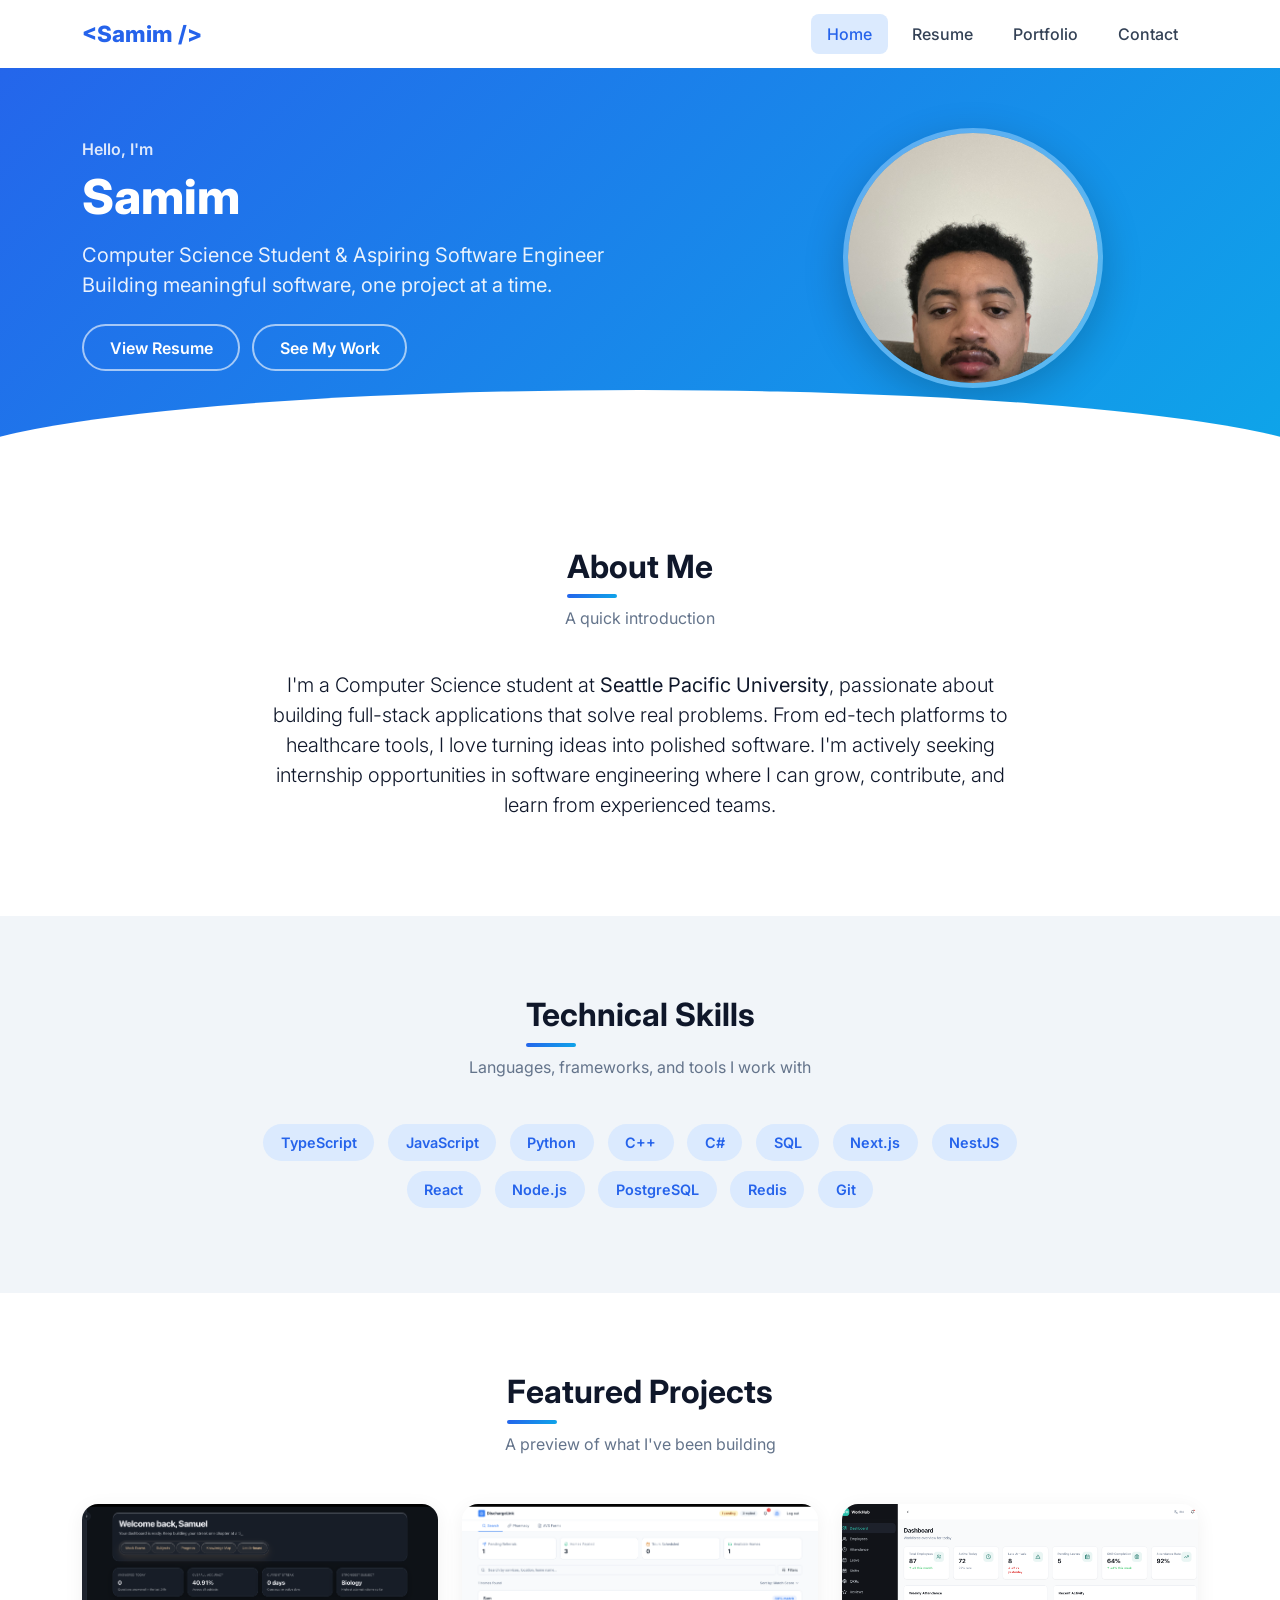
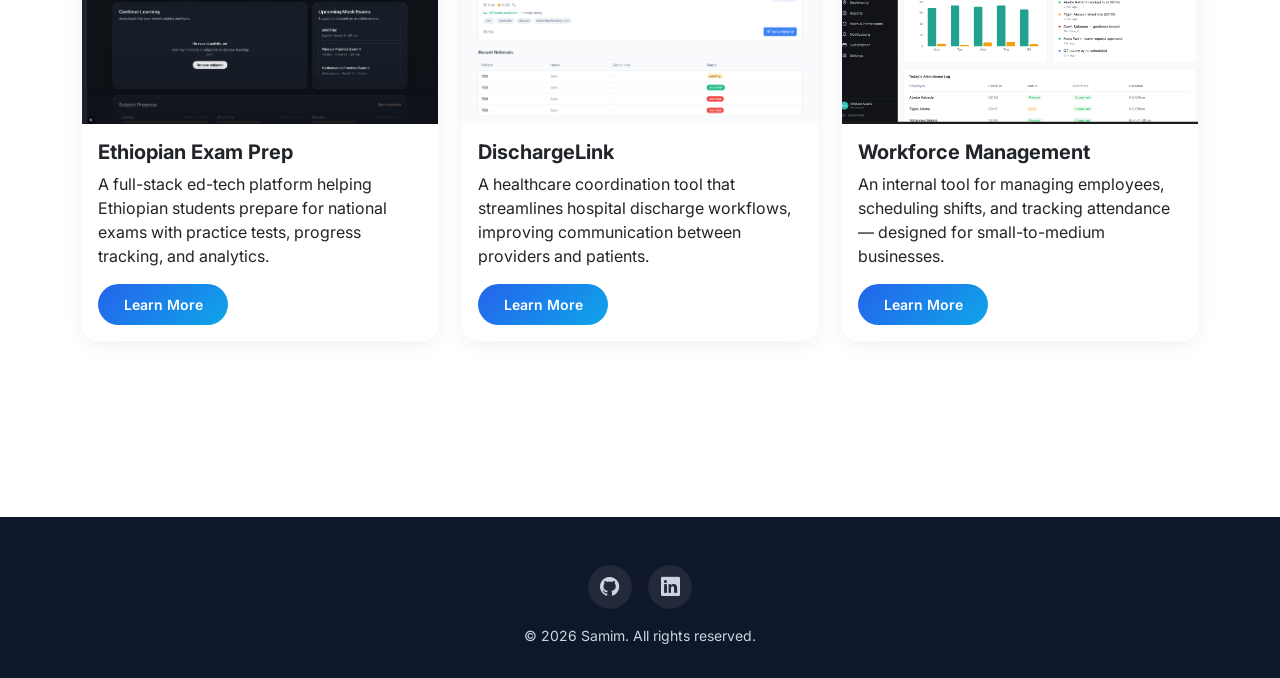
==== index.html @ 8cf0a40a "Initial portfolio website" ====
<!DOCTYPE html>
<html lang="en">
<head>
  <meta charset="UTF-8" />
  <meta name="viewport" content="width=device-width, initial-scale=1.0" />
  <title>Samim | Software Developer</title>

  <!-- Bootstrap 5 CSS -->
  <link href="https://cdn.jsdelivr.net/npm/bootstrap@5.3.2/dist/css/bootstrap.min.css" rel="stylesheet" />
  <!-- Bootstrap Icons -->
  <link href="https://cdn.jsdelivr.net/npm/bootstrap-icons@1.11.3/font/bootstrap-icons.min.css" rel="stylesheet" />
  <!-- Google Fonts -->
  <link href="https://fonts.googleapis.com/css2?family=Inter:wght@400;500;600;700;800&display=swap" rel="stylesheet" />
  <!-- Custom CSS -->
  <link rel="stylesheet" href="style.css" />
</head>
<body>

  <!-- ==================== NAVBAR ==================== -->
  <nav class="navbar navbar-expand-lg navbar-light bg-white fixed-top">
    <div class="container">
      <a class="navbar-brand" href="index.html">&lt;Samim /&gt;</a>
      <button class="navbar-toggler" type="button" data-bs-toggle="collapse" data-bs-target="#navMenu">
        <span class="navbar-toggler-icon"></span>
      </button>
      <div class="collapse navbar-collapse" id="navMenu">
        <ul class="navbar-nav ms-auto">
          <li class="nav-item"><a class="nav-link" href="index.html">Home</a></li>
          <li class="nav-item"><a class="nav-link" href="resume.html">Resume</a></li>
          <li class="nav-item"><a class="nav-link" href="portfolio.html">Portfolio</a></li>
          <li class="nav-item"><a class="nav-link" href="contact.html">Contact</a></li>
        </ul>
      </div>
    </div>
  </nav>

  <!-- ==================== HERO SECTION ==================== -->
  <section class="hero-section text-center text-md-start" style="padding-top: 8rem;">
    <div class="container">
      <div class="row align-items-center">
        <!-- Text column -->
        <div class="col-md-7">
          <p class="mb-2 fw-semibold" style="opacity:0.85;">Hello, I'm</p>
          <h1 class="hero-title">Samim</h1>
          <p class="hero-subtitle">
            Computer Science Student &amp; Aspiring Software Engineer<br />
            Building meaningful software, one project at a time.
          </p>
          <div class="mt-4">
            <a href="resume.html" class="btn btn-outline-light me-2 mb-2">View Resume</a>
            <a href="portfolio.html" class="btn btn-outline-light mb-2">See My Work</a>
          </div>
        </div>
        <!-- Image column -->
        <div class="col-md-5 text-center mt-4 mt-md-0">
          <img src="images/profile.jpg" alt="Samim — profile photo" class="hero-img" />
        </div>
      </div>
    </div>
  </section>

  <!-- ==================== ABOUT ME ==================== -->
  <section class="section" id="about">
    <div class="container">
      <div class="row justify-content-center">
        <div class="col-lg-8 text-center fade-in">
          <h2 class="section-title">About Me</h2>
          <p class="section-subtitle">A quick introduction</p>
          <p class="lead">
            I'm a Computer Science student at <strong>Seattle Pacific University</strong>, passionate about
            building full-stack applications that solve real problems. From ed-tech platforms
            to healthcare tools, I love turning ideas into polished software. I'm actively
            seeking internship opportunities in software engineering where I can grow,
            contribute, and learn from experienced teams.
          </p>
        </div>
      </div>
    </div>
  </section>

  <!-- ==================== SKILLS ==================== -->
  <section class="section section-alt" id="skills">
    <div class="container text-center fade-in">
      <h2 class="section-title">Technical Skills</h2>
      <p class="section-subtitle">Languages, frameworks, and tools I work with</p>

      <div class="row justify-content-center mt-4">
        <div class="col-lg-9">
          <span class="skill-badge">TypeScript</span>
          <span class="skill-badge">JavaScript</span>
          <span class="skill-badge">Python</span>
          <span class="skill-badge">C++</span>
          <span class="skill-badge">C#</span>
          <span class="skill-badge">SQL</span>
          <span class="skill-badge">Next.js</span>
          <span class="skill-badge">NestJS</span>
          <span class="skill-badge">React</span>
          <span class="skill-badge">Node.js</span>
          <span class="skill-badge">PostgreSQL</span>
          <span class="skill-badge">Redis</span>
          <span class="skill-badge">Git</span>
        </div>
      </div>
    </div>
  </section>

  <!-- ==================== FEATURED PROJECTS ==================== -->
  <section class="section" id="projects">
    <div class="container">
      <div class="text-center mb-5 fade-in">
        <h2 class="section-title">Featured Projects</h2>
        <p class="section-subtitle">A preview of what I've been building</p>
      </div>

      <div class="row g-4">
        <!-- Project 1 -->
        <div class="col-md-4 fade-in">
          <div class="card h-100">
            <img src="images/Examprep.png" class="card-img-top" alt="Ethiopian National Exam Prep Platform" />
            <div class="card-body">
              <h5 class="card-title">Ethiopian Exam Prep</h5>
              <p class="card-text">
                A full-stack ed-tech platform helping Ethiopian students prepare
                for national exams with practice tests, progress tracking, and analytics.
              </p>
              <a href="portfolio.html" class="btn btn-sm btn-primary">Learn More</a>
            </div>
          </div>
        </div>
        <!-- Project 2 -->
        <div class="col-md-4 fade-in">
          <div class="card h-100">
            <img src="images/DischargeLink.png" class="card-img-top" alt="DischargeLink" />
            <div class="card-body">
              <h5 class="card-title">DischargeLink</h5>
              <p class="card-text">
                A healthcare coordination tool that streamlines hospital discharge
                workflows, improving communication between providers and patients.
              </p>
              <a href="portfolio.html" class="btn btn-sm btn-primary">Learn More</a>
            </div>
          </div>
        </div>
        <!-- Project 3 -->
        <div class="col-md-4 fade-in">
          <div class="card h-100">
            <img src="images/OKR.png" class="card-img-top" alt="Workforce Management System" />
            <div class="card-body">
              <h5 class="card-title">Workforce Management</h5>
              <p class="card-text">
                An internal tool for managing employees, scheduling shifts, and
                tracking attendance — designed for small-to-medium businesses.
              </p>
              <a href="portfolio.html" class="btn btn-sm btn-primary">Learn More</a>
            </div>
          </div>
        </div>
      </div>

      <div class="text-center mt-5 fade-in">
        <a href="portfolio.html" class="btn btn-outline-primary">View All Projects</a>
      </div>
    </div>
  </section>

  <!-- ==================== FOOTER ==================== -->
  <footer class="footer">
    <div class="container text-center">
      <div class="mb-3">
        <a href="https://github.com/Sami-T31" target="_blank" class="social-icon" aria-label="GitHub">
          <i class="bi bi-github"></i>
        </a>
        <a href="https://linkedin.com/in/samuel-tassew-942529110" target="_blank" class="social-icon" aria-label="LinkedIn">
          <i class="bi bi-linkedin"></i>
        </a>
      </div>
      <p class="mb-0 small">&copy; 2026 Samim. All rights reserved.</p>
    </div>
  </footer>

  <!-- Bootstrap JS -->
  <script src="https://cdn.jsdelivr.net/npm/bootstrap@5.3.2/dist/js/bootstrap.bundle.min.js"></script>
  <!-- Custom JS -->
  <script src="script.js"></script>
</body>
</html>
---- style.css ----
/* ============================================
   Portfolio Website — Custom Styles
   Built with Bootstrap 5 + custom CSS
   ============================================ */

/* ---------- CSS Variables (Color Palette) ---------- */
:root {
  --primary: #2563eb;       /* Blue */
  --primary-dark: #1d4ed8;
  --primary-light: #dbeafe;
  --accent: #0ea5e9;        /* Sky blue accent */
  --dark: #0f172a;          /* Near-black for text */
  --gray-700: #334155;
  --gray-500: #64748b;
  --gray-300: #cbd5e1;
  --gray-100: #f1f5f9;
  --white: #ffffff;
  --gradient: linear-gradient(135deg, var(--primary) 0%, var(--accent) 100%);
}

/* ---------- Global ---------- */
body {
  font-family: 'Inter', sans-serif;
  color: var(--dark);
  scroll-behavior: smooth;
}

h1, h2, h3, h4, h5, h6 {
  font-weight: 700;
}

a {
  color: var(--primary);
  text-decoration: none;
  transition: color 0.2s ease;
}
a:hover {
  color: var(--primary-dark);
}

/* ---------- Navbar ---------- */
.navbar {
  padding: 0.75rem 0;
  transition: background 0.3s ease, box-shadow 0.3s ease;
}
.navbar.scrolled {
  background: rgba(255, 255, 255, 0.97) !important;
  box-shadow: 0 2px 20px rgba(0, 0, 0, 0.08);
}
.navbar-brand {
  font-weight: 800;
  font-size: 1.4rem;
  color: var(--primary) !important;
}
.nav-link {
  font-weight: 500;
  color: var(--gray-700) !important;
  margin: 0 0.25rem;
  padding: 0.5rem 1rem !important;
  border-radius: 0.5rem;
  transition: background 0.2s ease, color 0.2s ease;
}
.nav-link:hover,
.nav-link.active {
  color: var(--primary) !important;
  background: var(--primary-light);
}

/* ---------- Hero Section ---------- */
.hero-section {
  background: var(--gradient);
  color: var(--white);
  padding: 6rem 0 5rem;
  position: relative;
  overflow: hidden;
}
.hero-section::after {
  content: '';
  position: absolute;
  bottom: -2px;
  left: 0;
  width: 100%;
  height: 80px;
  background: var(--white);
  clip-path: ellipse(55% 100% at 50% 100%);
}
.hero-title {
  font-size: 3rem;
  font-weight: 800;
  line-height: 1.15;
}
.hero-subtitle {
  font-size: 1.25rem;
  opacity: 0.9;
  margin-top: 1rem;
}
.hero-img {
  width: 260px;
  height: 260px;
  object-fit: cover;
  border-radius: 50%;
  border: 5px solid rgba(255, 255, 255, 0.3);
  box-shadow: 0 12px 40px rgba(0, 0, 0, 0.2);
}

/* ---------- Section Styling ---------- */
.section {
  padding: 5rem 0;
}
.section-alt {
  background: var(--gray-100);
}
.section-title {
  font-size: 2rem;
  margin-bottom: 0.5rem;
  position: relative;
  display: inline-block;
}
.section-title::after {
  content: '';
  display: block;
  width: 50px;
  height: 4px;
  background: var(--gradient);
  border-radius: 2px;
  margin-top: 0.5rem;
}
.section-subtitle {
  color: var(--gray-500);
  margin-bottom: 2.5rem;
}

/* ---------- Skill Badges ---------- */
.skill-badge {
  display: inline-block;
  padding: 0.5rem 1.1rem;
  margin: 0.3rem;
  background: var(--primary-light);
  color: var(--primary);
  border-radius: 50px;
  font-weight: 600;
  font-size: 0.9rem;
  transition: transform 0.2s ease, box-shadow 0.2s ease;
}
.skill-badge:hover {
  transform: translateY(-2px);
  box-shadow: 0 4px 12px rgba(37, 99, 235, 0.25);
}

/* ---------- Cards ---------- */
.card {
  border: none;
  border-radius: 1rem;
  overflow: hidden;
  box-shadow: 0 4px 20px rgba(0, 0, 0, 0.06);
  transition: transform 0.3s ease, box-shadow 0.3s ease;
}
.card:hover {
  transform: translateY(-6px);
  box-shadow: 0 12px 36px rgba(0, 0, 0, 0.12);
}
.card-img-top {
  height: 220px;
  object-fit: cover;
}

/* ---------- Icon Box (Skills / Interests) ---------- */
.icon-box {
  text-align: center;
  padding: 2rem 1.5rem;
  border-radius: 1rem;
  background: var(--white);
  box-shadow: 0 4px 20px rgba(0, 0, 0, 0.05);
  transition: transform 0.3s ease, box-shadow 0.3s ease;
}
.icon-box:hover {
  transform: translateY(-6px);
  box-shadow: 0 12px 36px rgba(0, 0, 0, 0.1);
}
.icon-box i {
  font-size: 2.5rem;
  color: var(--primary);
  margin-bottom: 1rem;
}

/* ---------- Buttons ---------- */
.btn-primary {
  background: var(--gradient);
  border: none;
  padding: 0.65rem 1.6rem;
  border-radius: 50px;
  font-weight: 600;
  transition: transform 0.2s ease, box-shadow 0.2s ease;
}
.btn-primary:hover {
  transform: translateY(-2px);
  box-shadow: 0 6px 20px rgba(37, 99, 235, 0.35);
  background: var(--gradient);
}
.btn-outline-primary {
  border: 2px solid var(--primary);
  color: var(--primary);
  padding: 0.6rem 1.6rem;
  border-radius: 50px;
  font-weight: 600;
  transition: all 0.2s ease;
}
.btn-outline-primary:hover {
  background: var(--primary);
  border-color: var(--primary);
  color: var(--white);
  transform: translateY(-2px);
  box-shadow: 0 6px 20px rgba(37, 99, 235, 0.25);
}
.btn-outline-light {
  border: 2px solid rgba(255, 255, 255, 0.6);
  color: var(--white);
  padding: 0.6rem 1.6rem;
  border-radius: 50px;
  font-weight: 600;
  transition: all 0.2s ease;
}
.btn-outline-light:hover {
  background: var(--white);
  color: var(--primary);
  transform: translateY(-2px);
}

/* ---------- Timeline (Resume) ---------- */
.timeline {
  position: relative;
  padding-left: 2rem;
}
.timeline::before {
  content: '';
  position: absolute;
  left: 0;
  top: 0;
  bottom: 0;
  width: 3px;
  background: var(--primary-light);
  border-radius: 2px;
}
.timeline-item {
  position: relative;
  padding-bottom: 2rem;
}
.timeline-item::before {
  content: '';
  position: absolute;
  left: -2rem;
  top: 0.35rem;
  width: 13px;
  height: 13px;
  background: var(--primary);
  border-radius: 50%;
  border: 3px solid var(--primary-light);
  transform: translateX(-5px);
}
.timeline-item h5 {
  margin-bottom: 0.25rem;
}
.timeline-date {
  font-size: 0.875rem;
  color: var(--gray-500);
  font-weight: 600;
}

/* ---------- Tech Tags ---------- */
.tech-tag {
  display: inline-block;
  padding: 0.25rem 0.75rem;
  margin: 0.2rem;
  background: var(--gray-100);
  color: var(--gray-700);
  border-radius: 50px;
  font-size: 0.8rem;
  font-weight: 500;
}

/* ---------- Footer ---------- */
.footer {
  background: var(--dark);
  color: var(--gray-300);
  padding: 3rem 0 2rem;
}
.footer a {
  color: var(--gray-300);
  transition: color 0.2s ease;
}
.footer a:hover {
  color: var(--white);
}
.footer .social-icon {
  display: inline-flex;
  align-items: center;
  justify-content: center;
  width: 44px;
  height: 44px;
  border-radius: 50%;
  background: rgba(255, 255, 255, 0.08);
  margin: 0 0.4rem;
  font-size: 1.2rem;
  transition: background 0.2s ease, transform 0.2s ease;
}
.footer .social-icon:hover {
  background: var(--primary);
  color: var(--white);
  transform: translateY(-3px);
}

/* ---------- Page Header ---------- */
.page-header {
  background: var(--gradient);
  color: var(--white);
  padding: 5rem 0 3.5rem;
  text-align: center;
  position: relative;
}
.page-header::after {
  content: '';
  position: absolute;
  bottom: -2px;
  left: 0;
  width: 100%;
  height: 60px;
  background: var(--white);
  clip-path: ellipse(55% 100% at 50% 100%);
}

/* ---------- Contact Form ---------- */
.form-control:focus {
  border-color: var(--primary);
  box-shadow: 0 0 0 0.2rem rgba(37, 99, 235, 0.15);
}

/* ---------- Fade-in Animation ---------- */
.fade-in {
  opacity: 0;
  transform: translateY(25px);
  transition: opacity 0.6s ease, transform 0.6s ease;
}
.fade-in.visible {
  opacity: 1;
  transform: translateY(0);
}

/* ---------- Responsive ---------- */
@media (max-width: 768px) {
  .hero-title {
    font-size: 2.2rem;
  }
  .hero-img {
    width: 180px;
    height: 180px;
    margin-top: 2rem;
  }
  .section {
    padding: 3.5rem 0;
  }
}
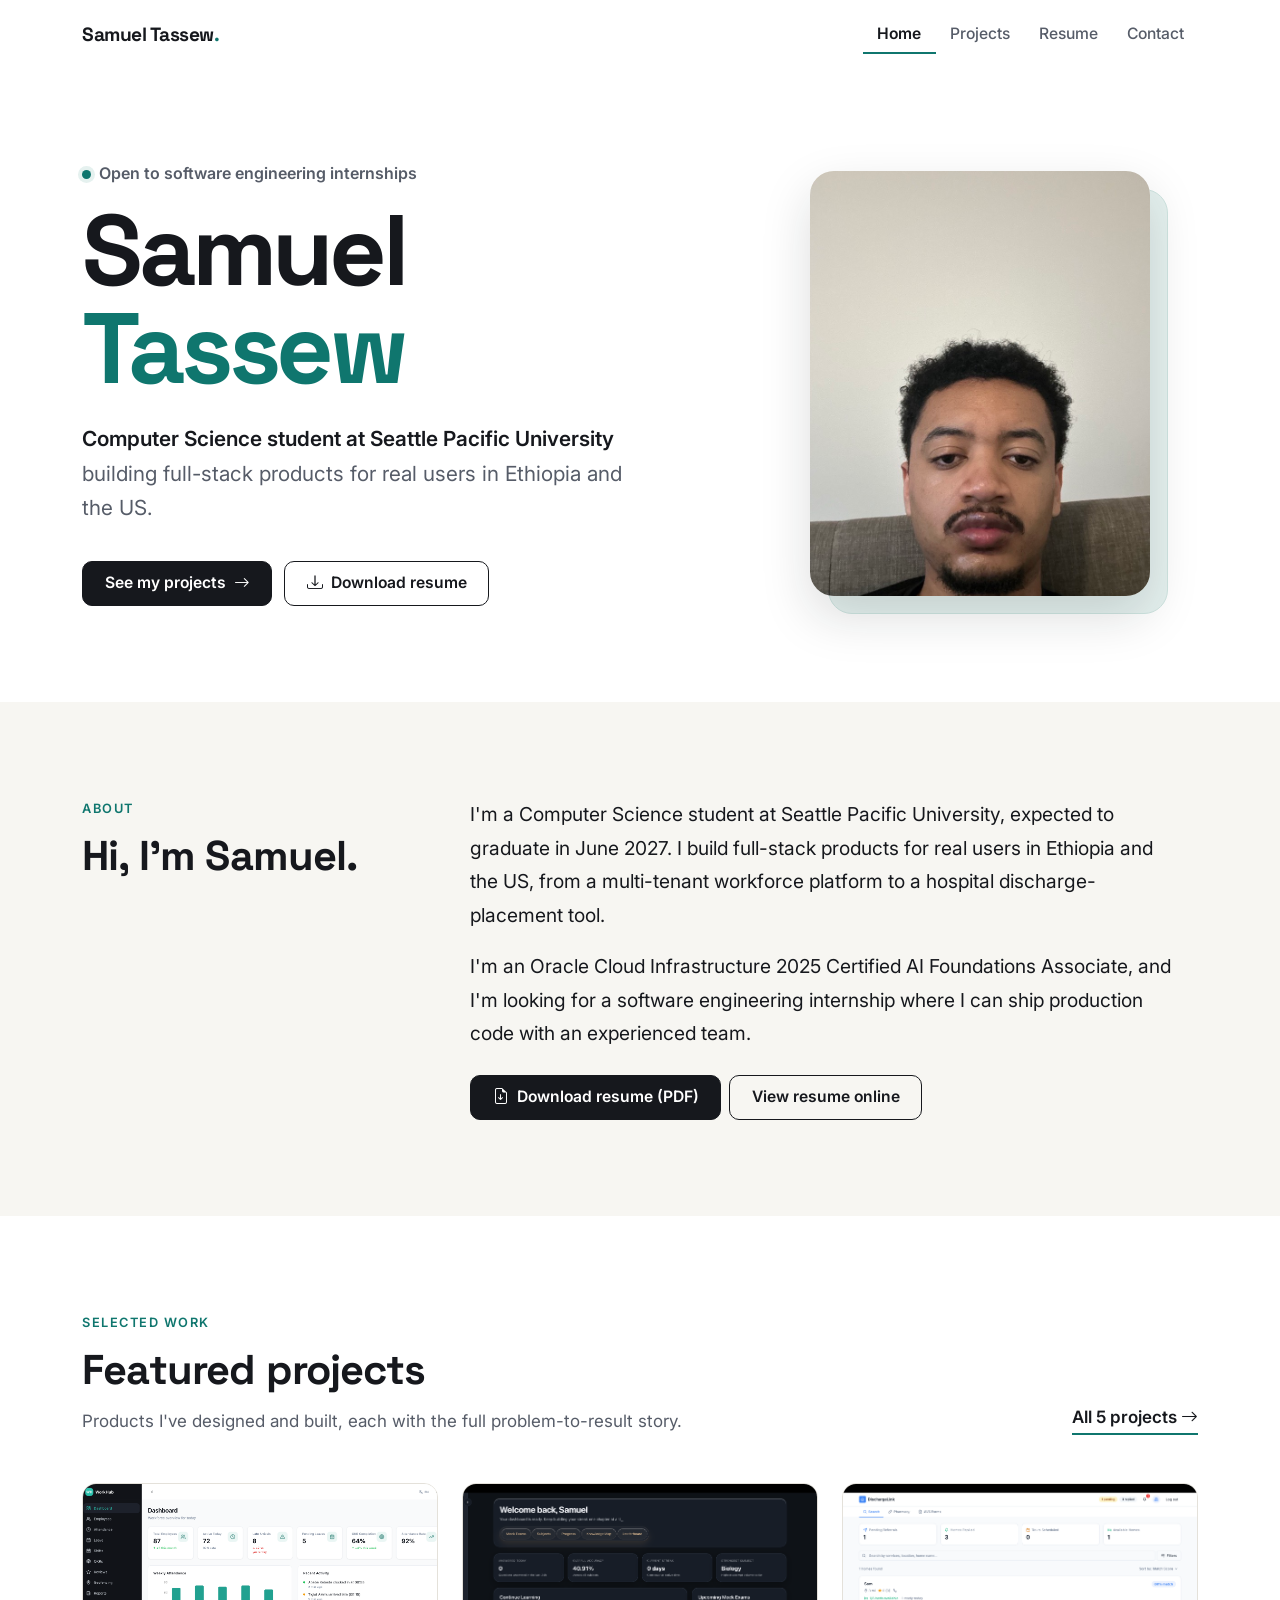
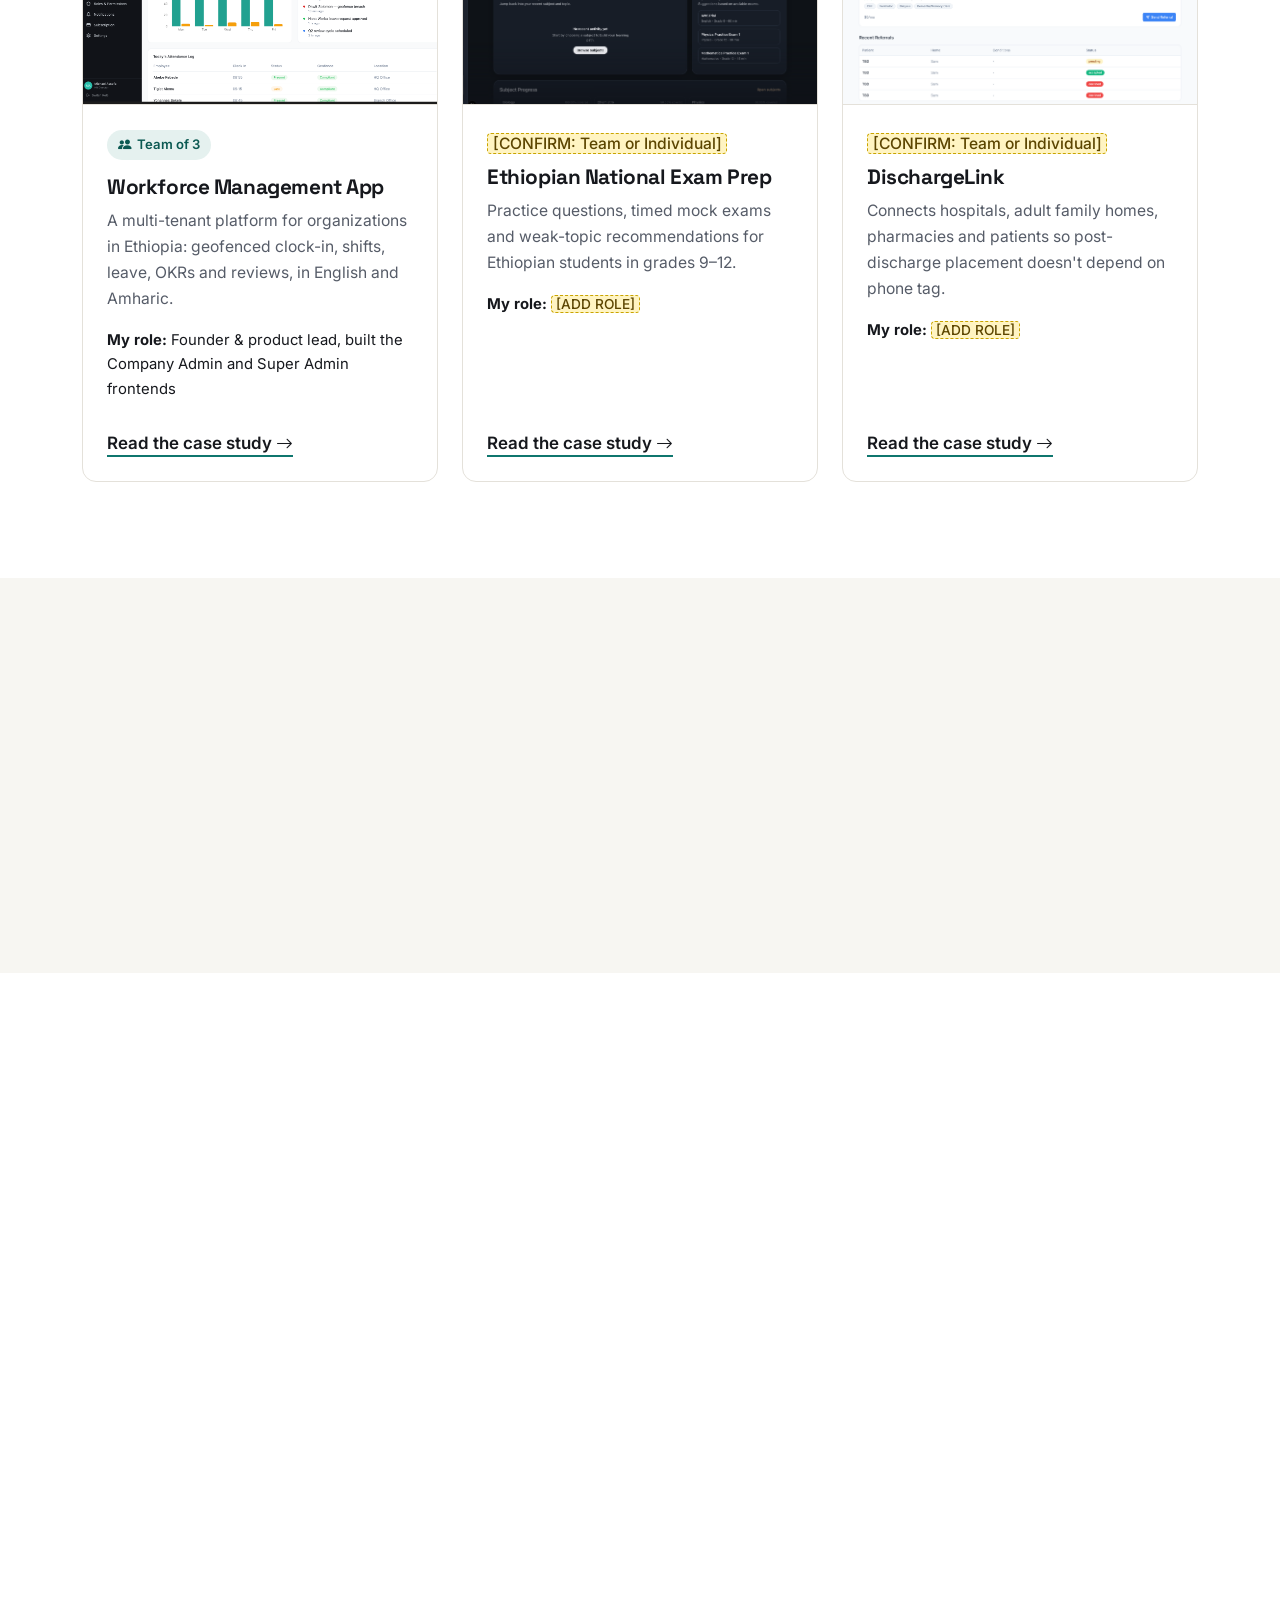
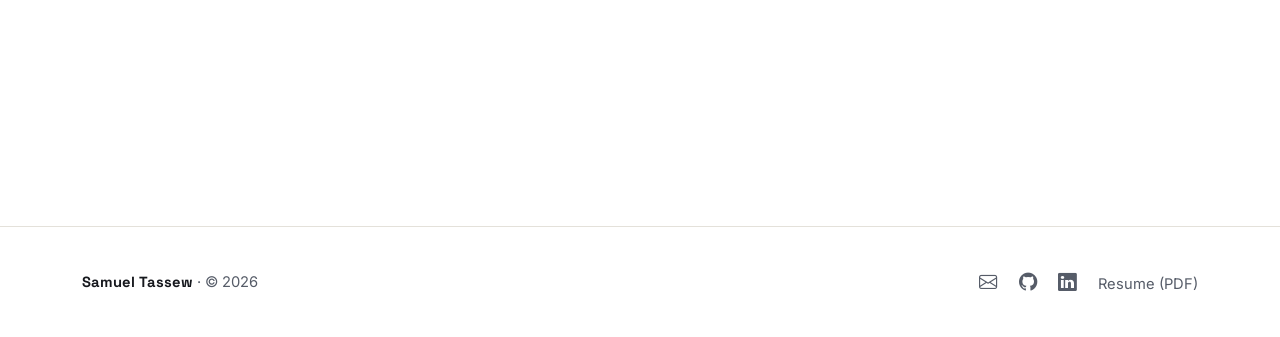
==== commit 0c9fcf7d: "Redesign portfolio: full name, OCI certification, 5 project case studies, fixed links, contact, mobi" ====
--- a/index.html
+++ b/index.html
@@ -3,184 +3,268 @@
 <head>
   <meta charset="UTF-8" />
   <meta name="viewport" content="width=device-width, initial-scale=1.0" />
-  <title>Samim | Software Developer</title>
-
-  <!-- Bootstrap 5 CSS -->
+  <title>Samuel Tassew | Software Engineer &amp; CS Student</title>
+  <meta name="description" content="Samuel Tassew — Computer Science student at Seattle Pacific University building full-stack products for real users in Ethiopia and the US." />
+  <script>document.documentElement.classList.add('js');</script>
+
   <link href="https://cdn.jsdelivr.net/npm/bootstrap@5.3.2/dist/css/bootstrap.min.css" rel="stylesheet" />
-  <!-- Bootstrap Icons -->
   <link href="https://cdn.jsdelivr.net/npm/bootstrap-icons@1.11.3/font/bootstrap-icons.min.css" rel="stylesheet" />
-  <!-- Google Fonts -->
-  <link href="https://fonts.googleapis.com/css2?family=Inter:wght@400;500;600;700;800&display=swap" rel="stylesheet" />
-  <!-- Custom CSS -->
+  <link rel="preconnect" href="https://fonts.googleapis.com" />
+  <link rel="preconnect" href="https://fonts.gstatic.com" crossorigin />
+  <link href="https://fonts.googleapis.com/css2?family=Inter:wght@400;500;600;700&family=Space+Grotesk:wght@600;700&display=swap" rel="stylesheet" />
   <link rel="stylesheet" href="style.css" />
 </head>
 <body>
+  <a class="skip-link" href="#main">Skip to content</a>
 
   <!-- ==================== NAVBAR ==================== -->
-  <nav class="navbar navbar-expand-lg navbar-light bg-white fixed-top">
+  <nav class="navbar navbar-expand-lg fixed-top site-nav" aria-label="Main">
     <div class="container">
-      <a class="navbar-brand" href="index.html">&lt;Samim /&gt;</a>
-      <button class="navbar-toggler" type="button" data-bs-toggle="collapse" data-bs-target="#navMenu">
+      <a class="navbar-brand brand" href="index.html">Samuel Tassew<span class="dot">.</span></a>
+      <button class="navbar-toggler" type="button" data-bs-toggle="collapse" data-bs-target="#navMenu" aria-controls="navMenu" aria-expanded="false" aria-label="Toggle navigation">
         <span class="navbar-toggler-icon"></span>
       </button>
       <div class="collapse navbar-collapse" id="navMenu">
         <ul class="navbar-nav ms-auto">
           <li class="nav-item"><a class="nav-link" href="index.html">Home</a></li>
+          <li class="nav-item"><a class="nav-link" href="portfolio.html">Projects</a></li>
           <li class="nav-item"><a class="nav-link" href="resume.html">Resume</a></li>
-          <li class="nav-item"><a class="nav-link" href="portfolio.html">Portfolio</a></li>
           <li class="nav-item"><a class="nav-link" href="contact.html">Contact</a></li>
         </ul>
       </div>
     </div>
   </nav>
 
-  <!-- ==================== HERO SECTION ==================== -->
-  <section class="hero-section text-center text-md-start" style="padding-top: 8rem;">
-    <div class="container">
-      <div class="row align-items-center">
-        <!-- Text column -->
-        <div class="col-md-7">
-          <p class="mb-2 fw-semibold" style="opacity:0.85;">Hello, I'm</p>
-          <h1 class="hero-title">Samim</h1>
-          <p class="hero-subtitle">
-            Computer Science Student &amp; Aspiring Software Engineer<br />
-            Building meaningful software, one project at a time.
-          </p>
-          <div class="mt-4">
-            <a href="resume.html" class="btn btn-outline-light me-2 mb-2">View Resume</a>
-            <a href="portfolio.html" class="btn btn-outline-light mb-2">See My Work</a>
-          </div>
-        </div>
-        <!-- Image column -->
-        <div class="col-md-5 text-center mt-4 mt-md-0">
-          <img src="images/profile.jpg" alt="Samim — profile photo" class="hero-img" />
-        </div>
-      </div>
-    </div>
-  </section>
-
-  <!-- ==================== ABOUT ME ==================== -->
-  <section class="section" id="about">
-    <div class="container">
-      <div class="row justify-content-center">
-        <div class="col-lg-8 text-center fade-in">
-          <h2 class="section-title">About Me</h2>
-          <p class="section-subtitle">A quick introduction</p>
-          <p class="lead">
-            I'm a Computer Science student at <strong>Seattle Pacific University</strong>, passionate about
-            building full-stack applications that solve real problems. From ed-tech platforms
-            to healthcare tools, I love turning ideas into polished software. I'm actively
-            seeking internship opportunities in software engineering where I can grow,
-            contribute, and learn from experienced teams.
-          </p>
-        </div>
-      </div>
-    </div>
-  </section>
-
-  <!-- ==================== SKILLS ==================== -->
-  <section class="section section-alt" id="skills">
-    <div class="container text-center fade-in">
-      <h2 class="section-title">Technical Skills</h2>
-      <p class="section-subtitle">Languages, frameworks, and tools I work with</p>
-
-      <div class="row justify-content-center mt-4">
-        <div class="col-lg-9">
-          <span class="skill-badge">TypeScript</span>
-          <span class="skill-badge">JavaScript</span>
-          <span class="skill-badge">Python</span>
-          <span class="skill-badge">C++</span>
-          <span class="skill-badge">C#</span>
-          <span class="skill-badge">SQL</span>
-          <span class="skill-badge">Next.js</span>
-          <span class="skill-badge">NestJS</span>
-          <span class="skill-badge">React</span>
-          <span class="skill-badge">Node.js</span>
-          <span class="skill-badge">PostgreSQL</span>
-          <span class="skill-badge">Redis</span>
-          <span class="skill-badge">Git</span>
-        </div>
-      </div>
-    </div>
-  </section>
-
-  <!-- ==================== FEATURED PROJECTS ==================== -->
-  <section class="section" id="projects">
-    <div class="container">
-      <div class="text-center mb-5 fade-in">
-        <h2 class="section-title">Featured Projects</h2>
-        <p class="section-subtitle">A preview of what I've been building</p>
-      </div>
-
-      <div class="row g-4">
-        <!-- Project 1 -->
-        <div class="col-md-4 fade-in">
-          <div class="card h-100">
-            <img src="images/Examprep.png" class="card-img-top" alt="Ethiopian National Exam Prep Platform" />
-            <div class="card-body">
-              <h5 class="card-title">Ethiopian Exam Prep</h5>
-              <p class="card-text">
-                A full-stack ed-tech platform helping Ethiopian students prepare
-                for national exams with practice tests, progress tracking, and analytics.
+  <main id="main">
+
+    <!-- ==================== HERO ==================== -->
+    <section class="hero">
+      <div class="container">
+        <div class="row align-items-center g-5">
+          <div class="col-lg-7">
+            <p class="hero-kicker"><span class="pulse" aria-hidden="true"></span>Open to software engineering internships</p>
+            <h1 class="hero-name">Samuel<br /><span class="last">Tassew</span></h1>
+            <p class="hero-tagline">
+              <strong>Computer Science student at Seattle Pacific University</strong> building full-stack
+              products for real users in Ethiopia and the US.
+            </p>
+            <div class="hero-actions">
+              <a href="portfolio.html" class="btn-main">See my projects <i class="bi bi-arrow-right" aria-hidden="true"></i></a>
+              <a href="Resume.pdf" class="btn-line" download><i class="bi bi-download" aria-hidden="true"></i> Download resume</a>
+            </div>
+          </div>
+          <div class="col-lg-5">
+            <div class="hero-photo">
+              <img src="images/profile-web.jpg" alt="Portrait of Samuel Tassew" width="750" height="1000" />
+            </div>
+          </div>
+        </div>
+      </div>
+    </section>
+
+    <!-- ==================== ABOUT ==================== -->
+    <section class="section section-alt" id="about">
+      <div class="container">
+        <div class="row g-5">
+          <div class="col-lg-4 reveal">
+            <p class="eyebrow">About</p>
+            <h2 class="section-title">Hi, I'm Samuel.</h2>
+          </div>
+          <div class="col-lg-8 reveal">
+            <div class="about-text">
+              <p>
+                I'm a Computer Science student at Seattle Pacific University, expected to graduate in June 2027.
+                I build full-stack products for real users in Ethiopia and the US, from a multi-tenant
+                workforce platform to a hospital discharge-placement tool.
               </p>
-              <a href="portfolio.html" class="btn btn-sm btn-primary">Learn More</a>
-            </div>
-          </div>
-        </div>
-        <!-- Project 2 -->
-        <div class="col-md-4 fade-in">
-          <div class="card h-100">
-            <img src="images/DischargeLink.png" class="card-img-top" alt="DischargeLink" />
-            <div class="card-body">
-              <h5 class="card-title">DischargeLink</h5>
-              <p class="card-text">
-                A healthcare coordination tool that streamlines hospital discharge
-                workflows, improving communication between providers and patients.
+              <p>
+                I'm an Oracle Cloud Infrastructure 2025 Certified AI Foundations Associate, and I'm looking
+                for a software engineering internship where I can ship production code with an experienced team.
               </p>
-              <a href="portfolio.html" class="btn btn-sm btn-primary">Learn More</a>
-            </div>
-          </div>
-        </div>
-        <!-- Project 3 -->
-        <div class="col-md-4 fade-in">
-          <div class="card h-100">
-            <img src="images/OKR.png" class="card-img-top" alt="Workforce Management System" />
-            <div class="card-body">
-              <h5 class="card-title">Workforce Management</h5>
-              <p class="card-text">
-                An internal tool for managing employees, scheduling shifts, and
-                tracking attendance — designed for small-to-medium businesses.
-              </p>
-              <a href="portfolio.html" class="btn btn-sm btn-primary">Learn More</a>
-            </div>
-          </div>
-        </div>
-      </div>
-
-      <div class="text-center mt-5 fade-in">
-        <a href="portfolio.html" class="btn btn-outline-primary">View All Projects</a>
-      </div>
-    </div>
-  </section>
+            </div>
+            <div class="d-flex flex-wrap gap-2 mt-4">
+              <a href="Resume.pdf" class="btn-main" download><i class="bi bi-file-earmark-arrow-down" aria-hidden="true"></i> Download resume (PDF)</a>
+              <a href="resume.html" class="btn-line">View resume online</a>
+            </div>
+          </div>
+        </div>
+      </div>
+    </section>
+
+    <!-- ==================== FEATURED PROJECTS ==================== -->
+    <section class="section" id="projects">
+      <div class="container">
+        <div class="d-md-flex justify-content-between align-items-end mb-5 reveal">
+          <div>
+            <p class="eyebrow">Selected work</p>
+            <h2 class="section-title">Featured projects</h2>
+            <p class="section-lead mb-md-0">Products I've designed and built, each with the full problem-to-result story.</p>
+          </div>
+          <a href="portfolio.html" class="text-link">All 5 projects <i class="bi bi-arrow-right" aria-hidden="true"></i></a>
+        </div>
+
+        <div class="row g-4">
+          <!-- Workforce Management App -->
+          <div class="col-md-6 col-lg-4 reveal">
+            <article class="p-card">
+              <div class="thumb">
+                <img src="images/OKR.png" alt="Workforce Management App dashboard showing attendance stats and a weekly attendance chart" loading="lazy" width="2874" height="1742" />
+              </div>
+              <div class="body">
+                <div class="mb-2">
+                  <span class="chip chip-team"><i class="bi bi-people-fill" aria-hidden="true"></i> Team of 3</span>
+                </div>
+                <h3>Workforce Management App</h3>
+                <p class="pitch">A multi-tenant platform for organizations in Ethiopia: geofenced clock-in, shifts, leave, OKRs and reviews, in English and Amharic.</p>
+                <p class="small mb-3"><strong>My role:</strong> Founder &amp; product lead, built the Company Admin and Super Admin frontends</p>
+                <div class="foot">
+                  <a href="portfolio.html#workforce" class="text-link">Read the case study <i class="bi bi-arrow-right" aria-hidden="true"></i></a>
+                </div>
+              </div>
+            </article>
+          </div>
+
+          <!-- Ethiopian Exam Prep -->
+          <div class="col-md-6 col-lg-4 reveal">
+            <article class="p-card">
+              <div class="thumb">
+                <img src="images/Examprep.png" alt="Ethiopian National Exam Prep student dashboard with study stats and upcoming exams" loading="lazy" width="2940" height="1912" />
+              </div>
+              <div class="body">
+                <div class="mb-2">
+                  <span class="ph">[CONFIRM: Team or Individual]</span>
+                </div>
+                <h3>Ethiopian National Exam Prep</h3>
+                <p class="pitch">Practice questions, timed mock exams and weak-topic recommendations for Ethiopian students in grades 9–12.</p>
+                <p class="small mb-3"><strong>My role:</strong> <span class="ph">[ADD ROLE]</span></p>
+                <div class="foot">
+                  <a href="portfolio.html#exam-prep" class="text-link">Read the case study <i class="bi bi-arrow-right" aria-hidden="true"></i></a>
+                </div>
+              </div>
+            </article>
+          </div>
+
+          <!-- DischargeLink -->
+          <div class="col-md-6 col-lg-4 reveal">
+            <article class="p-card">
+              <div class="thumb">
+                <img src="images/DischargeLink.png" alt="DischargeLink referrals dashboard with a list of recent referrals and their status" loading="lazy" width="2940" height="1912" />
+              </div>
+              <div class="body">
+                <div class="mb-2">
+                  <span class="ph">[CONFIRM: Team or Individual]</span>
+                </div>
+                <h3>DischargeLink</h3>
+                <p class="pitch">Connects hospitals, adult family homes, pharmacies and patients so post-discharge placement doesn't depend on phone tag.</p>
+                <p class="small mb-3"><strong>My role:</strong> <span class="ph">[ADD ROLE]</span></p>
+                <div class="foot">
+                  <a href="portfolio.html#dischargelink" class="text-link">Read the case study <i class="bi bi-arrow-right" aria-hidden="true"></i></a>
+                </div>
+              </div>
+            </article>
+          </div>
+        </div>
+      </div>
+    </section>
+
+    <!-- ==================== CERTIFICATIONS ==================== -->
+    <section class="section section-alt" id="certifications">
+      <div class="container">
+        <div class="row g-5">
+          <div class="col-lg-4 reveal">
+            <p class="eyebrow">Certifications</p>
+            <h2 class="section-title">Credentials</h2>
+          </div>
+          <div class="col-lg-8 reveal">
+            <div class="cert">
+              <!-- TODO: when you have the badge, replace this div's contents with:
+                   <img src="images/oci-ai-foundations-badge.png" alt="Oracle Cloud Infrastructure 2025 Certified AI Foundations Associate badge" /> -->
+              <div class="cert-badge" aria-hidden="true"><i class="bi bi-cloud-check"></i><span>OCI</span></div>
+              <div>
+                <h3>Oracle Cloud Infrastructure 2025 Certified AI Foundations Associate</h3>
+                <p class="issuer">Oracle · Oracle Cloud Infrastructure (OCI)</p>
+                <p class="cert-meta"><strong>Earned:</strong> <span class="ph">[ADD DATE]</span></p>
+                <p class="cert-meta mb-0"><strong>Verify:</strong> <span class="ph">[ADD CREDENTIAL / VERIFICATION LINK]</span></p>
+              </div>
+            </div>
+          </div>
+        </div>
+      </div>
+    </section>
+
+    <!-- ==================== SKILLS ==================== -->
+    <section class="section" id="skills">
+      <div class="container">
+        <div class="reveal">
+          <p class="eyebrow">Toolkit</p>
+          <h2 class="section-title">Technical skills</h2>
+          <p class="section-lead">What I use to take a product from spec to shipped.</p>
+        </div>
+        <div class="row g-4">
+          <div class="col-sm-6 col-lg-3 reveal">
+            <div class="skill-group">
+              <h3>Languages</h3>
+              <span class="tag">TypeScript</span><span class="tag">JavaScript</span><span class="tag">Python</span>
+              <span class="tag">C++</span><span class="tag">C#</span><span class="tag">SQL</span>
+            </div>
+          </div>
+          <div class="col-sm-6 col-lg-3 reveal">
+            <div class="skill-group">
+              <h3>Frameworks</h3>
+              <span class="tag">React</span><span class="tag">Next.js</span><span class="tag">NestJS</span><span class="tag">Node.js</span>
+            </div>
+          </div>
+          <div class="col-sm-6 col-lg-3 reveal">
+            <div class="skill-group">
+              <h3>Data &amp; Tools</h3>
+              <span class="tag">PostgreSQL</span><span class="tag">Redis</span><span class="tag">Drizzle ORM</span>
+              <span class="tag">Vitest</span><span class="tag">Git</span><span class="tag">GitHub</span>
+            </div>
+          </div>
+          <div class="col-sm-6 col-lg-3 reveal">
+            <div class="skill-group">
+              <h3>Cloud</h3>
+              <span class="tag">Oracle Cloud Infrastructure</span><span class="tag">OCI AI Foundations</span>
+            </div>
+          </div>
+        </div>
+      </div>
+    </section>
+
+    <!-- ==================== CONTACT CTA ==================== -->
+    <section class="section pt-0">
+      <div class="container">
+        <div class="cta-band reveal">
+          <div class="row align-items-center g-4">
+            <div class="col-lg-7">
+              <h2>Let's build something together.</h2>
+              <p class="mb-0">I'm looking for software engineering internships. The quickest way to reach me is by email.</p>
+            </div>
+            <div class="col-lg-5 d-flex flex-wrap gap-2 justify-content-lg-end">
+              <a href="contact.html" class="btn-main">Get in touch</a>
+              <a href="https://github.com/Sami-T31" class="btn-line" target="_blank" rel="noopener noreferrer"><i class="bi bi-github" aria-hidden="true"></i> GitHub</a>
+            </div>
+          </div>
+        </div>
+      </div>
+    </section>
+
+  </main>
 
   <!-- ==================== FOOTER ==================== -->
-  <footer class="footer">
-    <div class="container text-center">
-      <div class="mb-3">
-        <a href="https://github.com/Sami-T31" target="_blank" class="social-icon" aria-label="GitHub">
-          <i class="bi bi-github"></i>
-        </a>
-        <a href="https://linkedin.com/in/samuel-tassew-942529110" target="_blank" class="social-icon" aria-label="LinkedIn">
-          <i class="bi bi-linkedin"></i>
-        </a>
-      </div>
-      <p class="mb-0 small">&copy; 2026 Samim. All rights reserved.</p>
+  <footer class="site-footer">
+    <div class="container d-md-flex justify-content-between align-items-center">
+      <div><span class="f-name">Samuel Tassew</span> · &copy; <span data-year>2026</span></div>
+      <div class="f-links">
+        <a href="mailto:samimu1995@gmail.com" aria-label="Email Samuel Tassew"><i class="bi bi-envelope" aria-hidden="true"></i></a>
+        <a href="https://github.com/Sami-T31" target="_blank" rel="noopener noreferrer" aria-label="Samuel Tassew on GitHub"><i class="bi bi-github" aria-hidden="true"></i></a>
+        <a href="https://www.linkedin.com/in/samuel-tassew-942529110" target="_blank" rel="noopener noreferrer" aria-label="Samuel Tassew on LinkedIn"><i class="bi bi-linkedin" aria-hidden="true"></i></a>
+        <a href="Resume.pdf" download>Resume (PDF)</a>
+      </div>
     </div>
   </footer>
 
-  <!-- Bootstrap JS -->
   <script src="https://cdn.jsdelivr.net/npm/bootstrap@5.3.2/dist/js/bootstrap.bundle.min.js"></script>
-  <!-- Custom JS -->
   <script src="script.js"></script>
 </body>
 </html>
--- a/style.css
+++ b/style.css
@@ -1,361 +1,581 @@
-/* ============================================
-   Portfolio Website — Custom Styles
-   Built with Bootstrap 5 + custom CSS
-   ============================================ */
-
-/* ---------- CSS Variables (Color Palette) ---------- */
+/* ============================================================
+   Samuel Tassew — Portfolio styles
+   Plain CSS on top of Bootstrap 5 (grid + navbar collapse only).
+   Palette: warm white, ink, deep teal accent, amber for status.
+   ============================================================ */
+
 :root {
-  --primary: #2563eb;       /* Blue */
-  --primary-dark: #1d4ed8;
-  --primary-light: #dbeafe;
-  --accent: #0ea5e9;        /* Sky blue accent */
-  --dark: #0f172a;          /* Near-black for text */
-  --gray-700: #334155;
-  --gray-500: #64748b;
-  --gray-300: #cbd5e1;
-  --gray-100: #f1f5f9;
-  --white: #ffffff;
-  --gradient: linear-gradient(135deg, var(--primary) 0%, var(--accent) 100%);
-}
-
-/* ---------- Global ---------- */
+  --bg: #ffffff;
+  --surface: #f7f6f2;      /* warm off-white for alternating sections */
+  --ink: #16181d;          /* primary text */
+  --muted: #565c68;        /* secondary text (≈6.5:1 on white) */
+  --line: #e4e1da;         /* hairlines */
+  --accent: #0f766e;       /* deep teal (≈5.4:1 on white) */
+  --accent-ink: #0b5952;
+  --accent-soft: #e5f1ef;
+  --warm: #9a4a07;         /* amber for status (≈6.6:1 on white) */
+  --warm-soft: #fbf0e2;
+  --radius: 14px;
+  --font-display: 'Space Grotesk', 'Inter', system-ui, sans-serif;
+  --font-body: 'Inter', system-ui, -apple-system, 'Segoe UI', sans-serif;
+}
+
+/* ---------- Base ---------- */
+html { scroll-behavior: smooth; scroll-padding-top: 84px; }
 body {
-  font-family: 'Inter', sans-serif;
-  color: var(--dark);
-  scroll-behavior: smooth;
-}
-
-h1, h2, h3, h4, h5, h6 {
+  font-family: var(--font-body);
+  color: var(--ink);
+  background: var(--bg);
+  font-size: 1.0625rem;
+  line-height: 1.65;
+  -webkit-font-smoothing: antialiased;
+}
+h1, h2, h3, h4, h5 {
+  font-family: var(--font-display);
   font-weight: 700;
-}
-
-a {
-  color: var(--primary);
+  letter-spacing: -0.02em;
+  color: var(--ink);
+}
+a { color: var(--accent); text-underline-offset: 3px; }
+a:hover { color: var(--accent-ink); }
+img { max-width: 100%; height: auto; }
+
+/* Visible keyboard focus everywhere */
+:focus-visible {
+  outline: 3px solid var(--accent);
+  outline-offset: 3px;
+  border-radius: 6px;
+}
+
+.skip-link {
+  position: absolute;
+  left: 1rem;
+  top: -100px;
+  z-index: 2000;
+  background: var(--ink);
+  color: #fff;
+  padding: 0.6rem 1rem;
+  border-radius: 8px;
+}
+.skip-link:focus { top: 1rem; color: #fff; }
+
+/* ---------- Navbar ---------- */
+.site-nav {
+  background: rgba(255, 255, 255, 0.92);
+  backdrop-filter: saturate(160%) blur(10px);
+  border-bottom: 1px solid transparent;
+  padding: 0.85rem 0;
+  transition: border-color 0.2s ease;
+}
+.site-nav.scrolled { border-bottom-color: var(--line); }
+.brand {
+  font-family: var(--font-display);
+  font-weight: 700;
+  font-size: 1.2rem;
+  color: var(--ink) !important;
+  letter-spacing: -0.02em;
+}
+.brand .dot { color: var(--accent); }
+.site-nav .nav-link {
+  color: var(--muted) !important;
+  font-weight: 500;
+  font-size: 0.98rem;
+  padding: 0.4rem 0.9rem !important;
+  border-radius: 8px;
+}
+.site-nav .nav-link:hover { color: var(--ink) !important; }
+.site-nav .nav-link.active {
+  color: var(--ink) !important;
+  font-weight: 600;
+  box-shadow: inset 0 -2px 0 var(--accent);
+  border-radius: 0;
+}
+.navbar-toggler { border: 1px solid var(--line); }
+.navbar-toggler:focus { box-shadow: none; }
+
+/* ---------- Layout helpers ---------- */
+main { padding-top: 72px; }
+.section { padding: 6rem 0; }
+.section-alt { background: var(--surface); }
+.eyebrow {
+  font-family: var(--font-body);
+  font-size: 0.8rem;
+  font-weight: 600;
+  letter-spacing: 0.12em;
+  text-transform: uppercase;
+  color: var(--accent);
+  margin-bottom: 0.75rem;
+}
+.section-title {
+  font-size: clamp(1.9rem, 3.5vw, 2.6rem);
+  margin-bottom: 0.75rem;
+}
+.section-lead {
+  color: var(--muted);
+  max-width: 40rem;
+  margin-bottom: 3rem;
+}
+.muted { color: var(--muted); }
+
+/* ---------- Placeholders (to be filled in by Samuel) ---------- */
+.ph {
+  background: #fff4c2;
+  color: #5c4500;
+  border: 1px dashed #c9a400;
+  border-radius: 4px;
+  padding: 0 0.3em;
+  font-size: 0.92em;
+  font-weight: 500;
+}
+
+/* ---------- Buttons ---------- */
+.btn-main, .btn-line, .btn-quiet {
+  display: inline-flex;
+  align-items: center;
+  gap: 0.5rem;
+  font-weight: 600;
+  font-size: 0.98rem;
+  padding: 0.75rem 1.35rem;
+  border-radius: 10px;
   text-decoration: none;
-  transition: color 0.2s ease;
-}
-a:hover {
-  color: var(--primary-dark);
-}
-
-/* ---------- Navbar ---------- */
-.navbar {
-  padding: 0.75rem 0;
-  transition: background 0.3s ease, box-shadow 0.3s ease;
-}
-.navbar.scrolled {
-  background: rgba(255, 255, 255, 0.97) !important;
-  box-shadow: 0 2px 20px rgba(0, 0, 0, 0.08);
-}
-.navbar-brand {
-  font-weight: 800;
-  font-size: 1.4rem;
-  color: var(--primary) !important;
-}
-.nav-link {
-  font-weight: 500;
-  color: var(--gray-700) !important;
-  margin: 0 0.25rem;
-  padding: 0.5rem 1rem !important;
-  border-radius: 0.5rem;
-  transition: background 0.2s ease, color 0.2s ease;
-}
-.nav-link:hover,
-.nav-link.active {
-  color: var(--primary) !important;
-  background: var(--primary-light);
-}
-
-/* ---------- Hero Section ---------- */
-.hero-section {
-  background: var(--gradient);
-  color: var(--white);
-  padding: 6rem 0 5rem;
+  line-height: 1.2;
+  transition: transform 0.15s ease, background 0.15s ease, color 0.15s ease, border-color 0.15s ease;
+}
+.btn-main { background: var(--ink); color: #fff; border: 1px solid var(--ink); }
+.btn-main:hover { background: var(--accent); border-color: var(--accent); color: #fff; transform: translateY(-1px); }
+.btn-line { background: transparent; color: var(--ink); border: 1px solid var(--ink); }
+.btn-line:hover { background: var(--ink); color: #fff; transform: translateY(-1px); }
+.btn-sm-x { padding: 0.5rem 0.95rem; font-size: 0.9rem; }
+.btn-quiet {
+  background: var(--surface);
+  color: var(--muted);
+  border: 1px solid var(--line);
+  cursor: default;
+}
+.text-link {
+  font-weight: 600;
+  color: var(--ink);
+  text-decoration: none;
+  border-bottom: 2px solid var(--accent);
+  padding-bottom: 2px;
+}
+.text-link:hover { color: var(--accent); }
+.text-link i { transition: transform 0.15s ease; display: inline-block; }
+.text-link:hover i { transform: translateX(3px); }
+
+/* ---------- Hero ---------- */
+.hero { padding: 5.5rem 0 6rem; }
+.hero-kicker {
+  font-weight: 600;
+  color: var(--muted);
+  margin-bottom: 1rem;
+  font-size: 1rem;
+}
+.hero-kicker .pulse {
+  display: inline-block;
+  width: 9px; height: 9px;
+  border-radius: 50%;
+  background: var(--accent);
+  margin-right: 0.5rem;
+  box-shadow: 0 0 0 4px var(--accent-soft);
+  vertical-align: middle;
+}
+.hero-name {
+  font-size: clamp(3rem, 9vw, 6.25rem);
+  line-height: 0.98;
+  letter-spacing: -0.045em;
+  margin-bottom: 1.5rem;
+}
+.hero-name .last { color: var(--accent); }
+.hero-tagline {
+  font-size: clamp(1.1rem, 2vw, 1.3rem);
+  color: var(--muted);
+  max-width: 34rem;
+  margin-bottom: 2.25rem;
+}
+.hero-tagline strong { color: var(--ink); font-weight: 600; }
+.hero-actions { display: flex; flex-wrap: wrap; gap: 0.75rem; }
+.hero-photo {
   position: relative;
-  overflow: hidden;
-}
-.hero-section::after {
+  max-width: 340px;
+  margin: 0 auto;
+}
+.hero-photo::before {
   content: '';
   position: absolute;
-  bottom: -2px;
-  left: 0;
+  inset: 18px -18px -18px 18px;
+  border-radius: 24px;
+  background: var(--accent-soft);
+  border: 1px solid #cfe5e1;
+  z-index: 0;
+}
+.hero-photo img {
+  position: relative;
+  z-index: 1;
   width: 100%;
-  height: 80px;
-  background: var(--white);
-  clip-path: ellipse(55% 100% at 50% 100%);
-}
-.hero-title {
-  font-size: 3rem;
-  font-weight: 800;
-  line-height: 1.15;
-}
-.hero-subtitle {
-  font-size: 1.25rem;
-  opacity: 0.9;
-  margin-top: 1rem;
-}
-.hero-img {
-  width: 260px;
-  height: 260px;
+  aspect-ratio: 4 / 5;
   object-fit: cover;
-  border-radius: 50%;
-  border: 5px solid rgba(255, 255, 255, 0.3);
-  box-shadow: 0 12px 40px rgba(0, 0, 0, 0.2);
-}
-
-/* ---------- Section Styling ---------- */
-.section {
-  padding: 5rem 0;
-}
-.section-alt {
-  background: var(--gray-100);
-}
-.section-title {
-  font-size: 2rem;
-  margin-bottom: 0.5rem;
+  object-position: center 35%;
+  border-radius: 24px;
+  box-shadow: 0 20px 50px rgba(22, 24, 29, 0.15);
+  background: var(--surface);
+}
+
+/* ---------- Page header (inner pages) ---------- */
+.page-head { padding: 5rem 0 3rem; border-bottom: 1px solid var(--line); }
+.page-head h1 {
+  font-size: clamp(2.4rem, 6vw, 4rem);
+  letter-spacing: -0.04em;
+  line-height: 1.05;
+  margin-bottom: 1rem;
+}
+.page-head p { color: var(--muted); max-width: 40rem; font-size: 1.15rem; margin: 0; }
+
+/* ---------- About ---------- */
+.about-text { font-size: 1.2rem; line-height: 1.75; max-width: 44rem; }
+.about-text p { margin-bottom: 1.1rem; }
+
+/* ---------- Badges / tags ---------- */
+.tag {
+  display: inline-block;
+  font-size: 0.8rem;
+  font-weight: 500;
+  color: var(--ink);
+  background: var(--bg);
+  border: 1px solid var(--line);
+  border-radius: 6px;
+  padding: 0.2rem 0.55rem;
+  margin: 0 0.3rem 0.4rem 0;
+}
+.section-alt .tag { background: #fff; }
+.chip {
+  display: inline-flex;
+  align-items: center;
+  gap: 0.35rem;
+  font-size: 0.82rem;
+  font-weight: 600;
+  border-radius: 999px;
+  padding: 0.28rem 0.7rem;
+  margin: 0 0.35rem 0.45rem 0;
+}
+.chip-team { background: var(--accent-soft); color: var(--accent-ink); }
+.chip-solo { background: #ece9fb; color: #43349a; }
+.chip-status { background: var(--warm-soft); color: var(--warm); }
+
+/* ---------- Featured project cards (home) ---------- */
+.p-card {
+  height: 100%;
+  display: flex;
+  flex-direction: column;
+  background: #fff;
+  border: 1px solid var(--line);
+  border-radius: var(--radius);
+  overflow: hidden;
+  transition: transform 0.2s ease, box-shadow 0.2s ease, border-color 0.2s ease;
+}
+.p-card:hover {
+  transform: translateY(-4px);
+  box-shadow: 0 18px 40px rgba(22, 24, 29, 0.08);
+  border-color: #d4d0c6;
+}
+.p-card .thumb {
+  aspect-ratio: 16 / 10;
+  overflow: hidden;
+  background: var(--surface);
+  border-bottom: 1px solid var(--line);
+}
+.p-card .thumb img { width: 100%; height: 100%; object-fit: cover; object-position: top left; }
+.p-card .body { padding: 1.5rem; display: flex; flex-direction: column; flex: 1; }
+.p-card h3 { font-size: 1.3rem; margin-bottom: 0.5rem; }
+.p-card .pitch { color: var(--muted); font-size: 0.98rem; margin-bottom: 1rem; }
+.p-card .foot { margin-top: auto; padding-top: 0.75rem; }
+
+/* ---------- Project case studies (portfolio page) ---------- */
+.project-index { display: flex; flex-wrap: wrap; gap: 0.5rem; margin-top: 2rem; }
+.project-index a {
+  font-size: 0.9rem;
+  font-weight: 500;
+  color: var(--ink);
+  text-decoration: none;
+  border: 1px solid var(--line);
+  border-radius: 999px;
+  padding: 0.4rem 0.9rem;
+  background: #fff;
+}
+.project-index a:hover { border-color: var(--accent); color: var(--accent); }
+
+.project { padding: 5rem 0; border-bottom: 1px solid var(--line); }
+.project:last-of-type { border-bottom: 0; }
+.project-num {
+  font-family: var(--font-display);
+  font-weight: 700;
+  color: var(--accent);
+  font-size: 0.95rem;
+  letter-spacing: 0.04em;
+}
+.project h2 { font-size: clamp(1.7rem, 3vw, 2.2rem); margin: 0.35rem 0 0.6rem; }
+.project .pitch { font-size: 1.15rem; color: var(--muted); margin-bottom: 1.1rem; }
+.project .role { font-size: 0.95rem; margin-bottom: 1.25rem; }
+.project .role strong { font-weight: 600; }
+
+.story { margin: 1.5rem 0; border-left: 2px solid var(--line); padding-left: 1.25rem; }
+.story-step { margin-bottom: 1rem; }
+.story-step:last-child { margin-bottom: 0; }
+.story-step h3 {
+  font-family: var(--font-body);
+  font-size: 0.78rem;
+  font-weight: 700;
+  letter-spacing: 0.1em;
+  text-transform: uppercase;
+  color: var(--accent);
+  margin-bottom: 0.2rem;
   position: relative;
-  display: inline-block;
-}
-.section-title::after {
-  content: '';
-  display: block;
-  width: 50px;
-  height: 4px;
-  background: var(--gradient);
-  border-radius: 2px;
-  margin-top: 0.5rem;
-}
-.section-subtitle {
-  color: var(--gray-500);
-  margin-bottom: 2.5rem;
-}
-
-/* ---------- Skill Badges ---------- */
-.skill-badge {
-  display: inline-block;
-  padding: 0.5rem 1.1rem;
-  margin: 0.3rem;
-  background: var(--primary-light);
-  color: var(--primary);
-  border-radius: 50px;
-  font-weight: 600;
-  font-size: 0.9rem;
-  transition: transform 0.2s ease, box-shadow 0.2s ease;
-}
-.skill-badge:hover {
-  transform: translateY(-2px);
-  box-shadow: 0 4px 12px rgba(37, 99, 235, 0.25);
-}
-
-/* ---------- Cards ---------- */
-.card {
-  border: none;
-  border-radius: 1rem;
-  overflow: hidden;
-  box-shadow: 0 4px 20px rgba(0, 0, 0, 0.06);
-  transition: transform 0.3s ease, box-shadow 0.3s ease;
-}
-.card:hover {
-  transform: translateY(-6px);
-  box-shadow: 0 12px 36px rgba(0, 0, 0, 0.12);
-}
-.card-img-top {
-  height: 220px;
-  object-fit: cover;
-}
-
-/* ---------- Icon Box (Skills / Interests) ---------- */
-.icon-box {
-  text-align: center;
-  padding: 2rem 1.5rem;
-  border-radius: 1rem;
-  background: var(--white);
-  box-shadow: 0 4px 20px rgba(0, 0, 0, 0.05);
-  transition: transform 0.3s ease, box-shadow 0.3s ease;
-}
-.icon-box:hover {
-  transform: translateY(-6px);
-  box-shadow: 0 12px 36px rgba(0, 0, 0, 0.1);
-}
-.icon-box i {
-  font-size: 2.5rem;
-  color: var(--primary);
-  margin-bottom: 1rem;
-}
-
-/* ---------- Buttons ---------- */
-.btn-primary {
-  background: var(--gradient);
-  border: none;
-  padding: 0.65rem 1.6rem;
-  border-radius: 50px;
-  font-weight: 600;
-  transition: transform 0.2s ease, box-shadow 0.2s ease;
-}
-.btn-primary:hover {
-  transform: translateY(-2px);
-  box-shadow: 0 6px 20px rgba(37, 99, 235, 0.35);
-  background: var(--gradient);
-}
-.btn-outline-primary {
-  border: 2px solid var(--primary);
-  color: var(--primary);
-  padding: 0.6rem 1.6rem;
-  border-radius: 50px;
-  font-weight: 600;
-  transition: all 0.2s ease;
-}
-.btn-outline-primary:hover {
-  background: var(--primary);
-  border-color: var(--primary);
-  color: var(--white);
-  transform: translateY(-2px);
-  box-shadow: 0 6px 20px rgba(37, 99, 235, 0.25);
-}
-.btn-outline-light {
-  border: 2px solid rgba(255, 255, 255, 0.6);
-  color: var(--white);
-  padding: 0.6rem 1.6rem;
-  border-radius: 50px;
-  font-weight: 600;
-  transition: all 0.2s ease;
-}
-.btn-outline-light:hover {
-  background: var(--white);
-  color: var(--primary);
-  transform: translateY(-2px);
-}
-
-/* ---------- Timeline (Resume) ---------- */
-.timeline {
-  position: relative;
-  padding-left: 2rem;
-}
-.timeline::before {
+}
+.story-step h3::before {
   content: '';
   position: absolute;
-  left: 0;
-  top: 0;
-  bottom: 0;
-  width: 3px;
-  background: var(--primary-light);
-  border-radius: 2px;
-}
-.timeline-item {
+  left: calc(-1.25rem - 6px);
+  top: 0.3em;
+  width: 10px; height: 10px;
+  border-radius: 50%;
+  background: #fff;
+  border: 2px solid var(--accent);
+}
+.story-step p { margin: 0; font-size: 0.98rem; }
+.project-actions { display: flex; flex-wrap: wrap; gap: 0.6rem; margin-top: 1.5rem; }
+
+/* Screenshot frame + lightbox trigger */
+.shot {
+  display: block;
+  width: 100%;
+  padding: 0;
+  border: 1px solid var(--line);
+  border-radius: var(--radius);
+  overflow: hidden;
+  background: var(--surface);
+  box-shadow: 0 18px 45px rgba(22, 24, 29, 0.08);
   position: relative;
-  padding-bottom: 2rem;
-}
-.timeline-item::before {
-  content: '';
+}
+button.shot { cursor: zoom-in; }
+.shot img { display: block; width: 100%; aspect-ratio: 16 / 10.5; object-fit: cover; object-position: top left; }
+.shot .zoom-hint {
   position: absolute;
-  left: -2rem;
-  top: 0.35rem;
-  width: 13px;
-  height: 13px;
-  background: var(--primary);
-  border-radius: 50%;
-  border: 3px solid var(--primary-light);
-  transform: translateX(-5px);
-}
-.timeline-item h5 {
-  margin-bottom: 0.25rem;
-}
-.timeline-date {
-  font-size: 0.875rem;
-  color: var(--gray-500);
-  font-weight: 600;
-}
-
-/* ---------- Tech Tags ---------- */
-.tech-tag {
-  display: inline-block;
-  padding: 0.25rem 0.75rem;
-  margin: 0.2rem;
-  background: var(--gray-100);
-  color: var(--gray-700);
-  border-radius: 50px;
+  right: 12px; bottom: 12px;
+  background: rgba(22, 24, 29, 0.78);
+  color: #fff;
   font-size: 0.8rem;
   font-weight: 500;
-}
-
-/* ---------- Footer ---------- */
-.footer {
-  background: var(--dark);
-  color: var(--gray-300);
-  padding: 3rem 0 2rem;
-}
-.footer a {
-  color: var(--gray-300);
-  transition: color 0.2s ease;
-}
-.footer a:hover {
-  color: var(--white);
-}
-.footer .social-icon {
-  display: inline-flex;
+  padding: 0.3rem 0.65rem;
+  border-radius: 6px;
+  opacity: 0;
+  transition: opacity 0.15s ease;
+}
+button.shot:hover .zoom-hint, button.shot:focus-visible .zoom-hint { opacity: 1; }
+.shot-caption { font-size: 0.85rem; color: var(--muted); margin-top: 0.75rem; }
+
+/* Simple architecture diagram */
+.arch { margin-top: 1.5rem; border: 1px solid var(--line); border-radius: var(--radius); padding: 1.25rem; background: #fff; }
+.arch-title { font-size: 0.78rem; font-weight: 700; letter-spacing: 0.1em; text-transform: uppercase; color: var(--muted); margin-bottom: 0.9rem; }
+.arch-row { display: grid; grid-template-columns: repeat(3, 1fr); gap: 0.6rem; }
+.arch-box {
+  border: 1px solid var(--line);
+  border-radius: 10px;
+  padding: 0.6rem;
+  text-align: center;
+  font-size: 0.85rem;
+  font-weight: 600;
+  background: var(--surface);
+}
+.arch-box small { display: block; font-weight: 400; color: var(--muted); font-size: 0.75rem; }
+.arch-box.core { background: var(--accent-soft); border-color: #bcdcd7; }
+.arch-arrow { text-align: center; color: var(--muted); font-size: 1.1rem; line-height: 1; margin: 0.4rem 0; }
+
+/* Lightbox */
+.lightbox {
+  position: fixed;
+  inset: 0;
+  z-index: 3000;
+  background: rgba(15, 17, 21, 0.9);
+  display: none;
   align-items: center;
   justify-content: center;
-  width: 44px;
-  height: 44px;
-  border-radius: 50%;
-  background: rgba(255, 255, 255, 0.08);
-  margin: 0 0.4rem;
-  font-size: 1.2rem;
-  transition: background 0.2s ease, transform 0.2s ease;
-}
-.footer .social-icon:hover {
-  background: var(--primary);
-  color: var(--white);
-  transform: translateY(-3px);
-}
-
-/* ---------- Page Header ---------- */
-.page-header {
-  background: var(--gradient);
-  color: var(--white);
-  padding: 5rem 0 3.5rem;
+  padding: 3rem 1rem 1rem;
+}
+.lightbox.open { display: flex; }
+.lightbox img { max-width: min(1400px, 100%); max-height: 88vh; border-radius: 10px; background: #fff; }
+.lightbox-close {
+  position: absolute;
+  top: 0.75rem; right: 1rem;
+  background: #fff;
+  color: var(--ink);
+  border: 0;
+  border-radius: 999px;
+  width: 44px; height: 44px;
+  font-size: 1.4rem;
+  line-height: 1;
+}
+
+/* ---------- Certification ---------- */
+.cert {
+  display: flex;
+  gap: 1.5rem;
+  align-items: flex-start;
+  background: #fff;
+  border: 1px solid var(--line);
+  border-radius: var(--radius);
+  padding: 1.75rem;
+}
+.cert-badge {
+  flex: 0 0 96px;
+  width: 96px; height: 96px;
+  border-radius: 18px;
+  display: flex;
+  flex-direction: column;
+  align-items: center;
+  justify-content: center;
+  background: #fbeceb;
+  color: #a3221b;            /* Oracle-ish red, used only as an accent */
+  border: 1px solid #f1cfcc;
   text-align: center;
-  position: relative;
-}
-.page-header::after {
-  content: '';
-  position: absolute;
-  bottom: -2px;
-  left: 0;
-  width: 100%;
-  height: 60px;
-  background: var(--white);
-  clip-path: ellipse(55% 100% at 50% 100%);
-}
-
-/* ---------- Contact Form ---------- */
-.form-control:focus {
-  border-color: var(--primary);
-  box-shadow: 0 0 0 0.2rem rgba(37, 99, 235, 0.15);
-}
-
-/* ---------- Fade-in Animation ---------- */
-.fade-in {
-  opacity: 0;
-  transform: translateY(25px);
-  transition: opacity 0.6s ease, transform 0.6s ease;
-}
-.fade-in.visible {
-  opacity: 1;
-  transform: translateY(0);
+}
+.cert-badge i { font-size: 2rem; line-height: 1; }
+.cert-badge span { font-size: 0.68rem; font-weight: 700; letter-spacing: 0.08em; margin-top: 0.35rem; }
+.cert-badge img { width: 100%; height: 100%; object-fit: contain; }
+.cert h3 { font-size: 1.25rem; margin-bottom: 0.25rem; }
+.cert .issuer { color: var(--muted); margin-bottom: 0.75rem; }
+.cert-meta { font-size: 0.92rem; margin-bottom: 0.25rem; }
+
+/* ---------- Skills ---------- */
+.skill-group {
+  height: 100%;
+  background: #fff;
+  border: 1px solid var(--line);
+  border-radius: var(--radius);
+  padding: 1.5rem;
+}
+.skill-group h3 {
+  font-family: var(--font-body);
+  font-size: 0.8rem;
+  font-weight: 700;
+  letter-spacing: 0.1em;
+  text-transform: uppercase;
+  color: var(--accent);
+  margin-bottom: 1rem;
+}
+
+/* ---------- Resume timeline ---------- */
+.r-block { margin-bottom: 4rem; }
+.r-block:last-child { margin-bottom: 0; }
+.r-block > h2 {
+  font-size: 1.6rem;
+  padding-bottom: 0.75rem;
+  border-bottom: 1px solid var(--line);
+  margin-bottom: 1.75rem;
+}
+.r-item { display: grid; grid-template-columns: 190px 1fr; gap: 1.5rem; margin-bottom: 1.75rem; }
+.r-item:last-child { margin-bottom: 0; }
+.r-when { color: var(--muted); font-size: 0.92rem; font-weight: 500; padding-top: 0.2rem; }
+.r-item h3 { font-size: 1.15rem; margin-bottom: 0.15rem; }
+.r-item .where { color: var(--muted); font-size: 0.95rem; margin-bottom: 0.5rem; }
+.r-item ul { padding-left: 1.1rem; margin: 0; }
+.r-item li { margin-bottom: 0.3rem; }
+
+/* ---------- Contact ---------- */
+.contact-card {
+  display: flex;
+  align-items: center;
+  gap: 1rem;
+  height: 100%;
+  padding: 1.5rem;
+  border: 1px solid var(--line);
+  border-radius: var(--radius);
+  background: #fff;
+  color: var(--ink);
+  text-decoration: none;
+  transition: border-color 0.15s ease, transform 0.15s ease;
+}
+a.contact-card:hover { border-color: var(--accent); color: var(--ink); transform: translateY(-2px); }
+.contact-card i {
+  flex: 0 0 48px;
+  width: 48px; height: 48px;
+  display: flex; align-items: center; justify-content: center;
+  border-radius: 12px;
+  background: var(--accent-soft);
+  color: var(--accent-ink);
+  font-size: 1.35rem;
+}
+.contact-card .label { font-size: 0.8rem; text-transform: uppercase; letter-spacing: 0.1em; color: var(--muted); font-weight: 600; }
+.contact-card .value { font-weight: 600; word-break: break-word; }
+
+.cta-band {
+  background: var(--ink);
+  color: #fff;
+  border-radius: 20px;
+  padding: 3rem;
+}
+.cta-band h2 { color: #fff; font-size: clamp(1.6rem, 3vw, 2.2rem); }
+.cta-band p { color: #c9ccd3; }
+.cta-band .btn-main { background: #fff; color: var(--ink); border-color: #fff; }
+.cta-band .btn-main:hover { background: var(--accent-soft); border-color: var(--accent-soft); color: var(--ink); }
+.cta-band .btn-line { color: #fff; border-color: #6b707b; }
+.cta-band .btn-line:hover { background: #fff; color: var(--ink); border-color: #fff; }
+
+/* ---------- Footer ---------- */
+.site-footer {
+  border-top: 1px solid var(--line);
+  padding: 2.5rem 0;
+  font-size: 0.92rem;
+  color: var(--muted);
+}
+.site-footer .f-name { font-family: var(--font-display); font-weight: 700; color: var(--ink); }
+.site-footer a { color: var(--muted); text-decoration: none; margin-left: 1.1rem; }
+.site-footer a:hover { color: var(--accent); }
+.site-footer i { font-size: 1.15rem; }
+
+/* ---------- Scroll reveal (only when JS is running) ---------- */
+.js .reveal { opacity: 0; transform: translateY(18px); transition: opacity 0.6s ease, transform 0.6s ease; }
+.js .reveal.visible { opacity: 1; transform: none; }
+
+@media (prefers-reduced-motion: reduce) {
+  html { scroll-behavior: auto; }
+  .js .reveal { opacity: 1; transform: none; transition: none; }
+  * { transition: none !important; }
 }
 
 /* ---------- Responsive ---------- */
-@media (max-width: 768px) {
-  .hero-title {
-    font-size: 2.2rem;
-  }
-  .hero-img {
-    width: 180px;
-    height: 180px;
-    margin-top: 2rem;
-  }
-  .section {
-    padding: 3.5rem 0;
-  }
-}
+@media (max-width: 991.98px) {
+  .site-nav .navbar-collapse { padding-top: 0.75rem; }
+  .site-nav .nav-link.active { box-shadow: inset 2px 0 0 var(--accent); }
+  .hero { padding: 3rem 0 4rem; }
+  .hero-photo { max-width: 260px; margin-top: 3rem; }
+}
+@media (max-width: 767.98px) {
+  body { font-size: 1rem; }
+  .section { padding: 4rem 0; }
+  .project { padding: 3.5rem 0; }
+  .page-head { padding: 3rem 0 2rem; }
+  .about-text { font-size: 1.08rem; }
+  .r-item { grid-template-columns: 1fr; gap: 0.2rem; }
+  .cert { flex-direction: column; }
+  .cta-band { padding: 2rem 1.5rem; }
+  .site-footer .f-links { margin-top: 0.75rem; }
+  .site-footer a { margin: 0 1.1rem 0 0; }
+}
+
+/* ---------- Print (save as PDF) ---------- */
+@media print {
+  @page { margin: 1.4cm; }
+  body { font-size: 11pt; color: #000; }
+  .site-nav, .skip-link, .lightbox, .no-print, .zoom-hint, .navbar-toggler { display: none !important; }
+  main { padding-top: 0; }
+  .section, .project, .hero, .page-head { padding: 1.25rem 0 !important; }
+  .section-alt, .cta-band { background: none !important; color: #000 !important; }
+  .cta-band h2, .cta-band p { color: #000 !important; }
+  .js .reveal { opacity: 1 !important; transform: none !important; }
+  .p-card, .shot, .cert, .skill-group, .contact-card, .project, .r-item { box-shadow: none !important; break-inside: avoid; }
+  .hero-photo::before { display: none; }
+  .hero-photo { max-width: 160px; }
+  .hero-name { font-size: 40pt; }
+  a[href^="http"]:not(.contact-card)::after { content: " (" attr(href) ")"; font-size: 8.5pt; color: #555; word-break: break-all; }
+  .ph { background: none; border: 1px dashed #999; }
+}
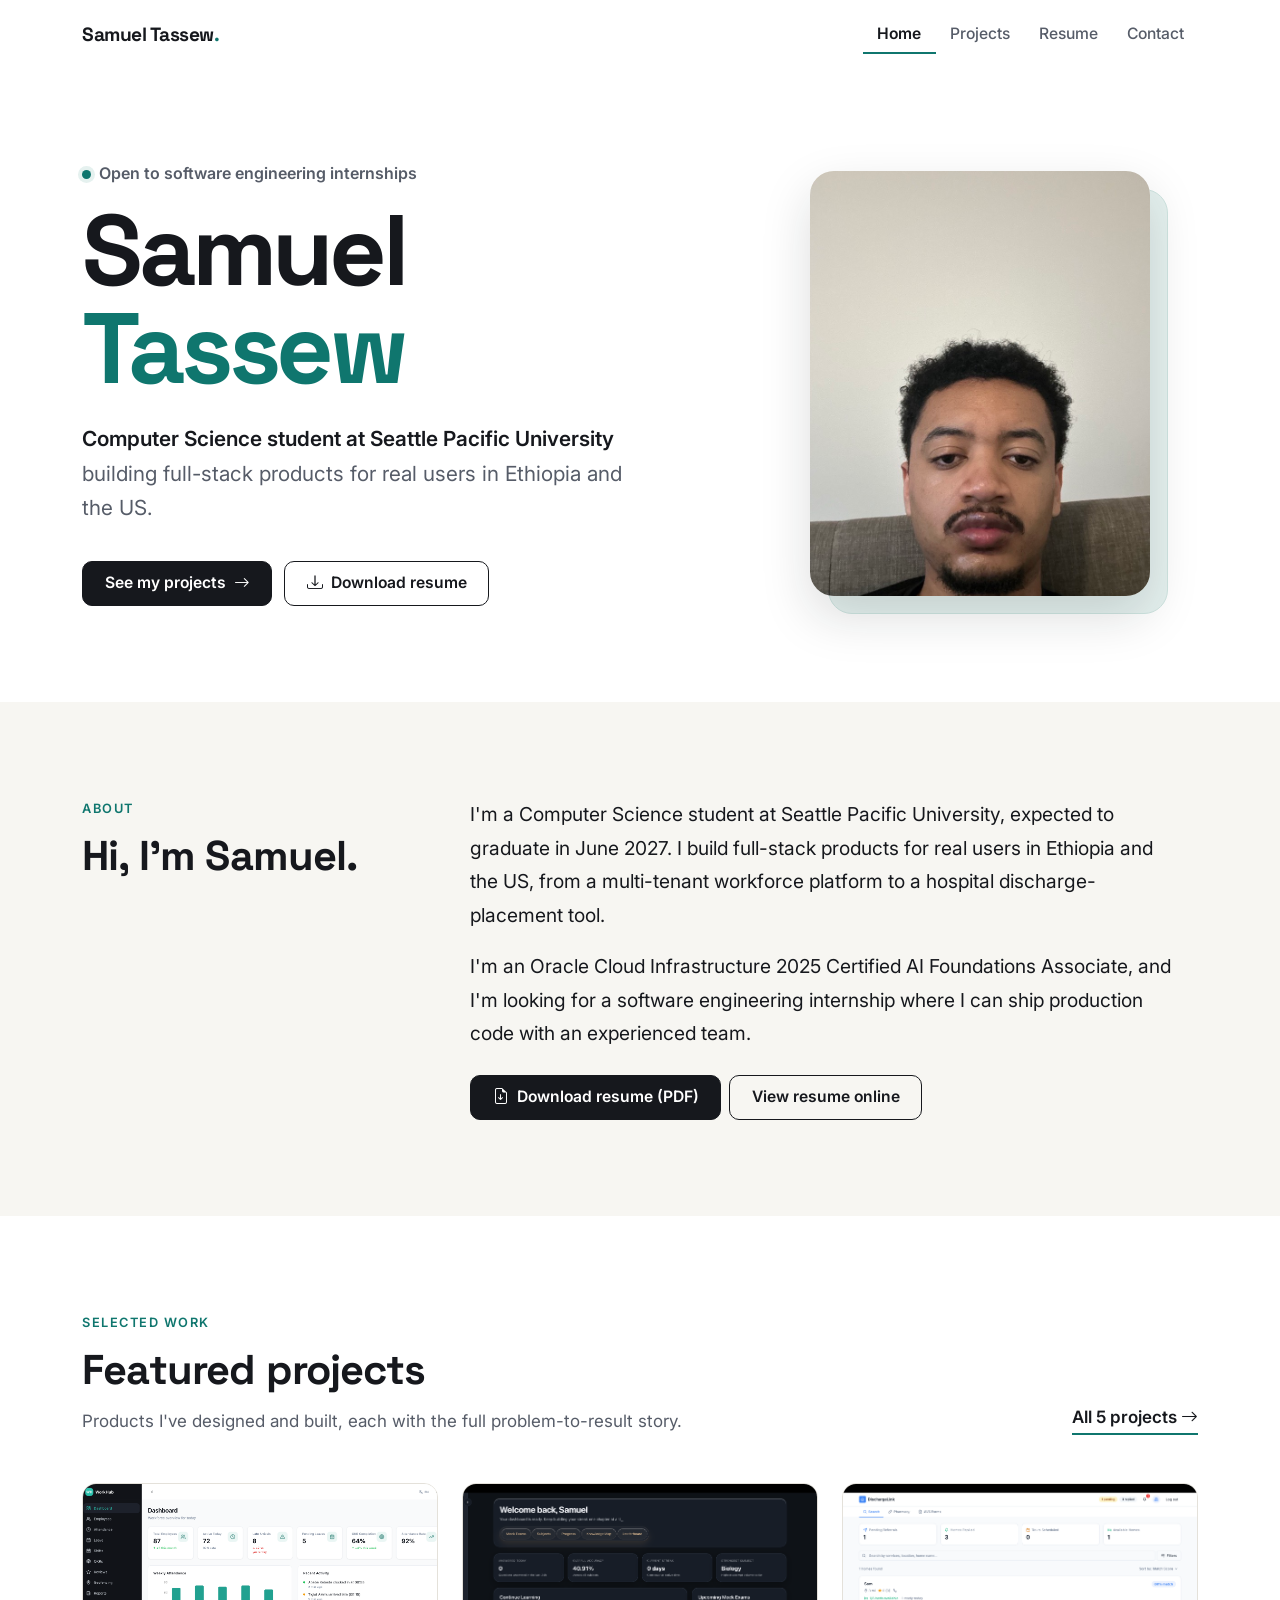
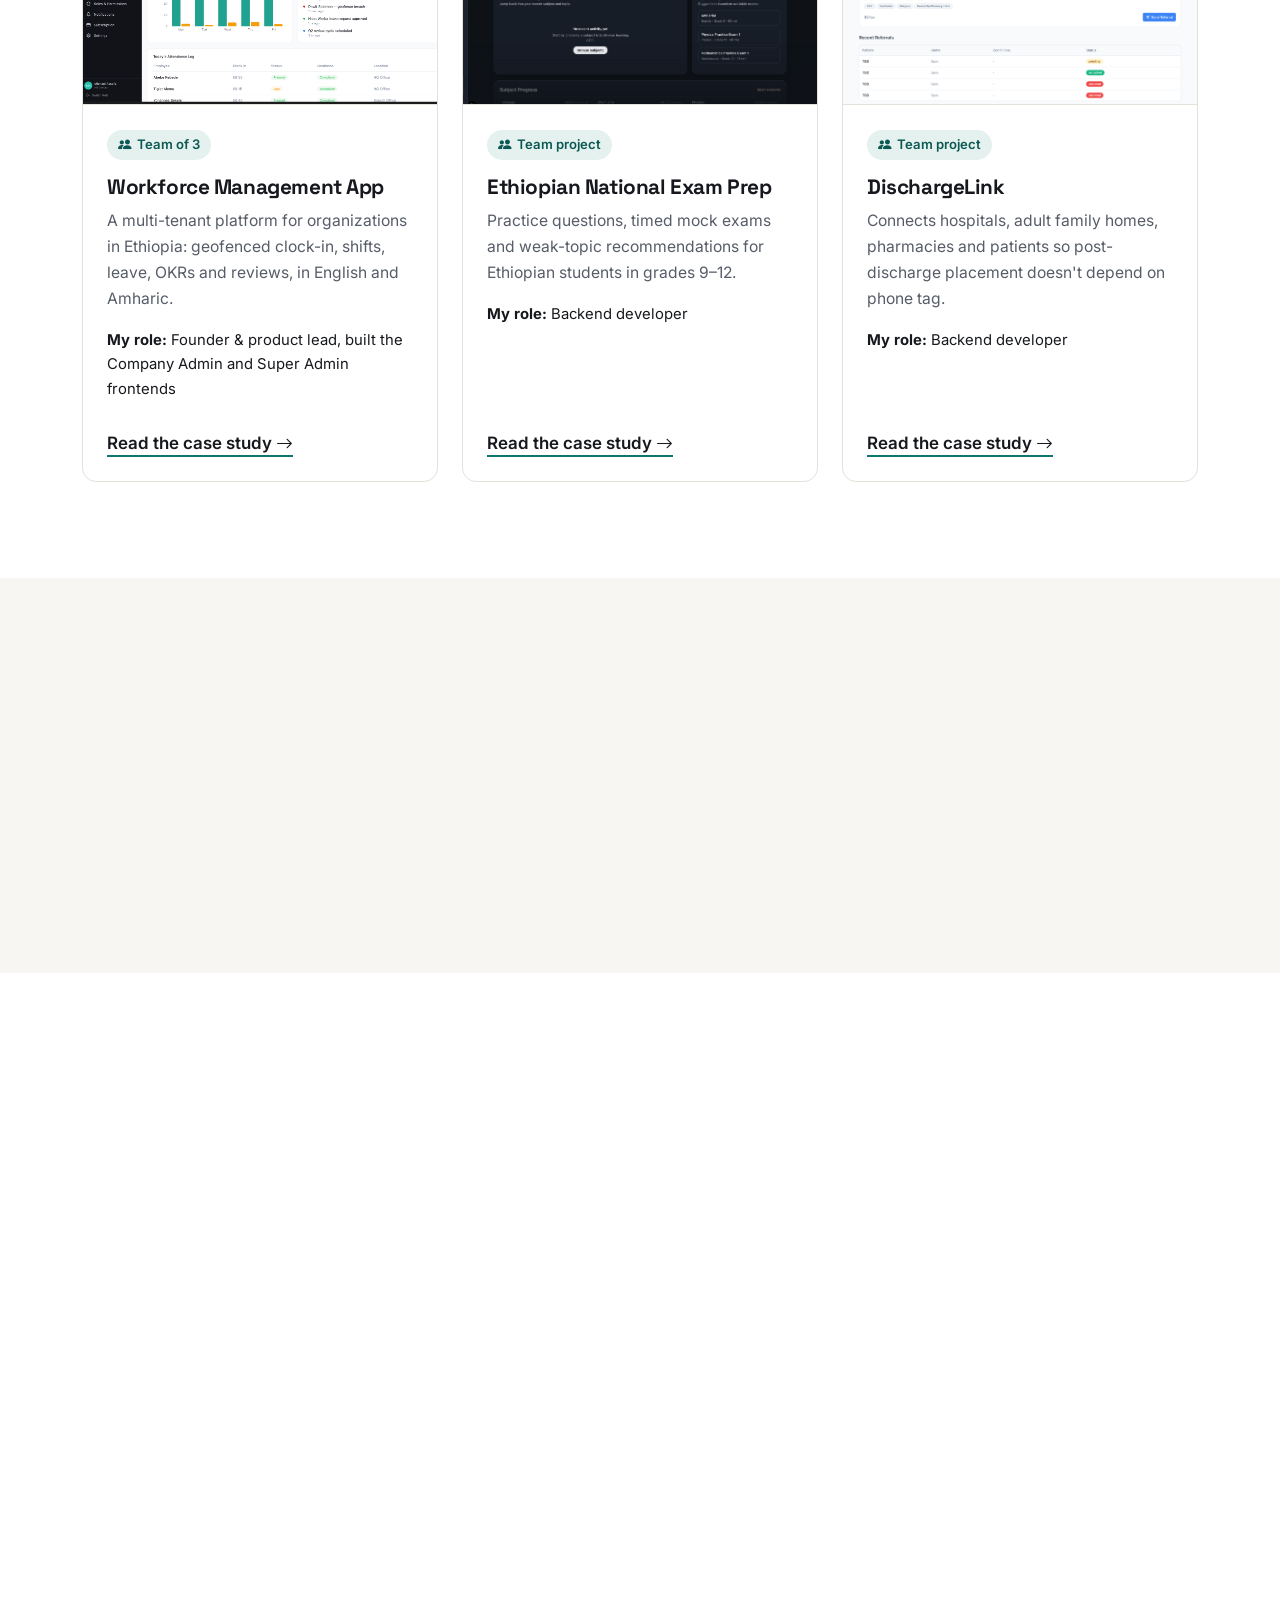
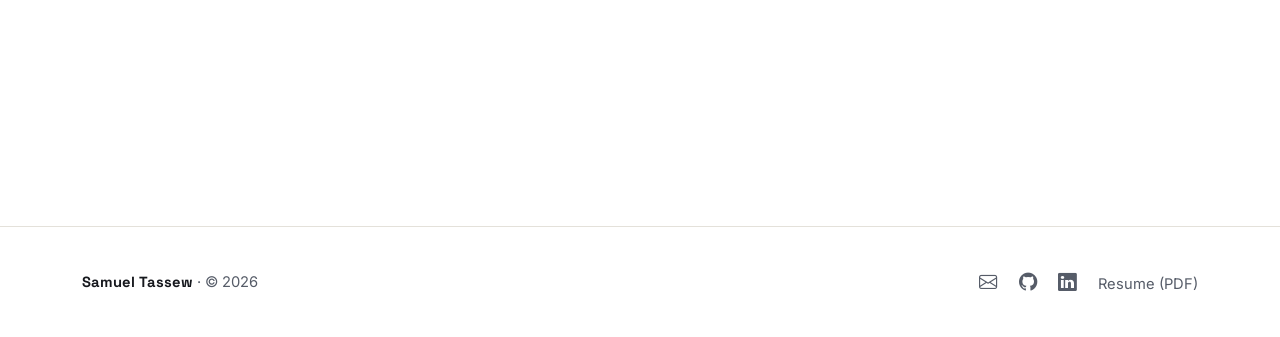
==== commit a3421998: "Fill in project roles, statuses and OCI certification details - Add official OCI AI Foundations badg" ====
--- a/index.html
+++ b/index.html
@@ -132,11 +132,11 @@
               </div>
               <div class="body">
                 <div class="mb-2">
-                  <span class="ph">[CONFIRM: Team or Individual]</span>
+                  <span class="chip chip-team"><i class="bi bi-people-fill" aria-hidden="true"></i> Team project</span>
                 </div>
                 <h3>Ethiopian National Exam Prep</h3>
                 <p class="pitch">Practice questions, timed mock exams and weak-topic recommendations for Ethiopian students in grades 9–12.</p>
-                <p class="small mb-3"><strong>My role:</strong> <span class="ph">[ADD ROLE]</span></p>
+                <p class="small mb-3"><strong>My role:</strong> Backend developer</p>
                 <div class="foot">
                   <a href="portfolio.html#exam-prep" class="text-link">Read the case study <i class="bi bi-arrow-right" aria-hidden="true"></i></a>
                 </div>
@@ -152,11 +152,11 @@
               </div>
               <div class="body">
                 <div class="mb-2">
-                  <span class="ph">[CONFIRM: Team or Individual]</span>
+                  <span class="chip chip-team"><i class="bi bi-people-fill" aria-hidden="true"></i> Team project</span>
                 </div>
                 <h3>DischargeLink</h3>
                 <p class="pitch">Connects hospitals, adult family homes, pharmacies and patients so post-discharge placement doesn't depend on phone tag.</p>
-                <p class="small mb-3"><strong>My role:</strong> <span class="ph">[ADD ROLE]</span></p>
+                <p class="small mb-3"><strong>My role:</strong> Backend developer</p>
                 <div class="foot">
                   <a href="portfolio.html#dischargelink" class="text-link">Read the case study <i class="bi bi-arrow-right" aria-hidden="true"></i></a>
                 </div>
@@ -177,14 +177,12 @@
           </div>
           <div class="col-lg-8 reveal">
             <div class="cert">
-              <!-- TODO: when you have the badge, replace this div's contents with:
-                   <img src="images/oci-ai-foundations-badge.png" alt="Oracle Cloud Infrastructure 2025 Certified AI Foundations Associate badge" /> -->
-              <div class="cert-badge" aria-hidden="true"><i class="bi bi-cloud-check"></i><span>OCI</span></div>
+              <div class="cert-badge has-img"><img src="images/oci-ai-foundations-badge.png" alt="Oracle Certified Foundations Associate badge: Oracle Cloud Infrastructure AI Foundations 2025" width="552" height="276" /></div>
               <div>
                 <h3>Oracle Cloud Infrastructure 2025 Certified AI Foundations Associate</h3>
                 <p class="issuer">Oracle · Oracle Cloud Infrastructure (OCI)</p>
-                <p class="cert-meta"><strong>Earned:</strong> <span class="ph">[ADD DATE]</span></p>
-                <p class="cert-meta mb-0"><strong>Verify:</strong> <span class="ph">[ADD CREDENTIAL / VERIFICATION LINK]</span></p>
+                <p class="cert-meta"><strong>Issued:</strong> November 2025 · valid until November 2027</p>
+                <p class="cert-meta mb-0"><a href="https://catalog-education.oracle.com/pls/certview/sharebadge?id=D47DC56270D96B424A79E1938EE50158235E6CDE988CBE4D27960F5220D8FF96" class="text-link" target="_blank" rel="noopener noreferrer">Verify credential on Oracle <i class="bi bi-box-arrow-up-right" aria-hidden="true"></i></a></p>
               </div>
             </div>
           </div>
--- a/style.css
+++ b/style.css
@@ -579,3 +579,7 @@
   a[href^="http"]:not(.contact-card)::after { content: " (" attr(href) ")"; font-size: 8.5pt; color: #555; word-break: break-all; }
   .ph { background: none; border: 1px dashed #999; }
 }
+
+/* Real badge image variant */
+.cert-badge.has-img { flex: 0 0 220px; width: 220px; max-width: 100%; height: auto; background: none; border: 0; border-radius: 0; }
+.cert-badge.has-img img { height: auto; }
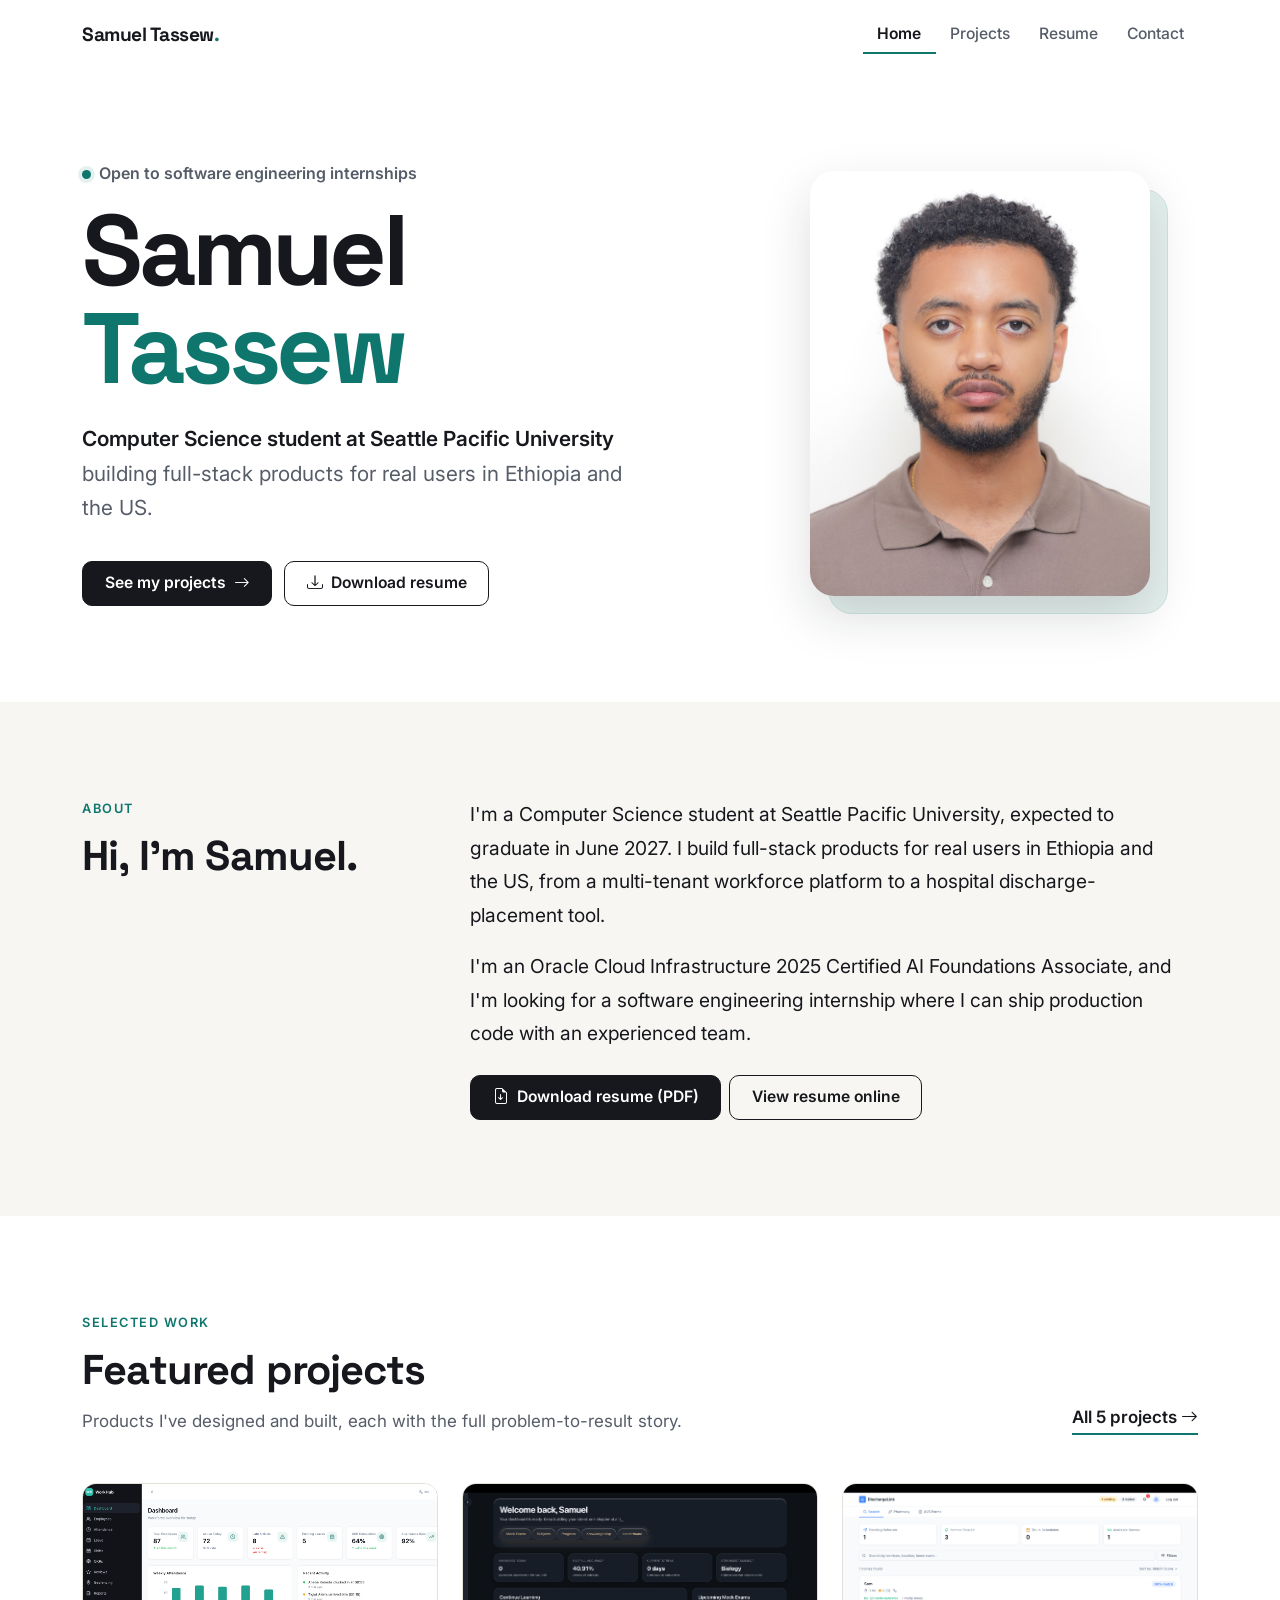
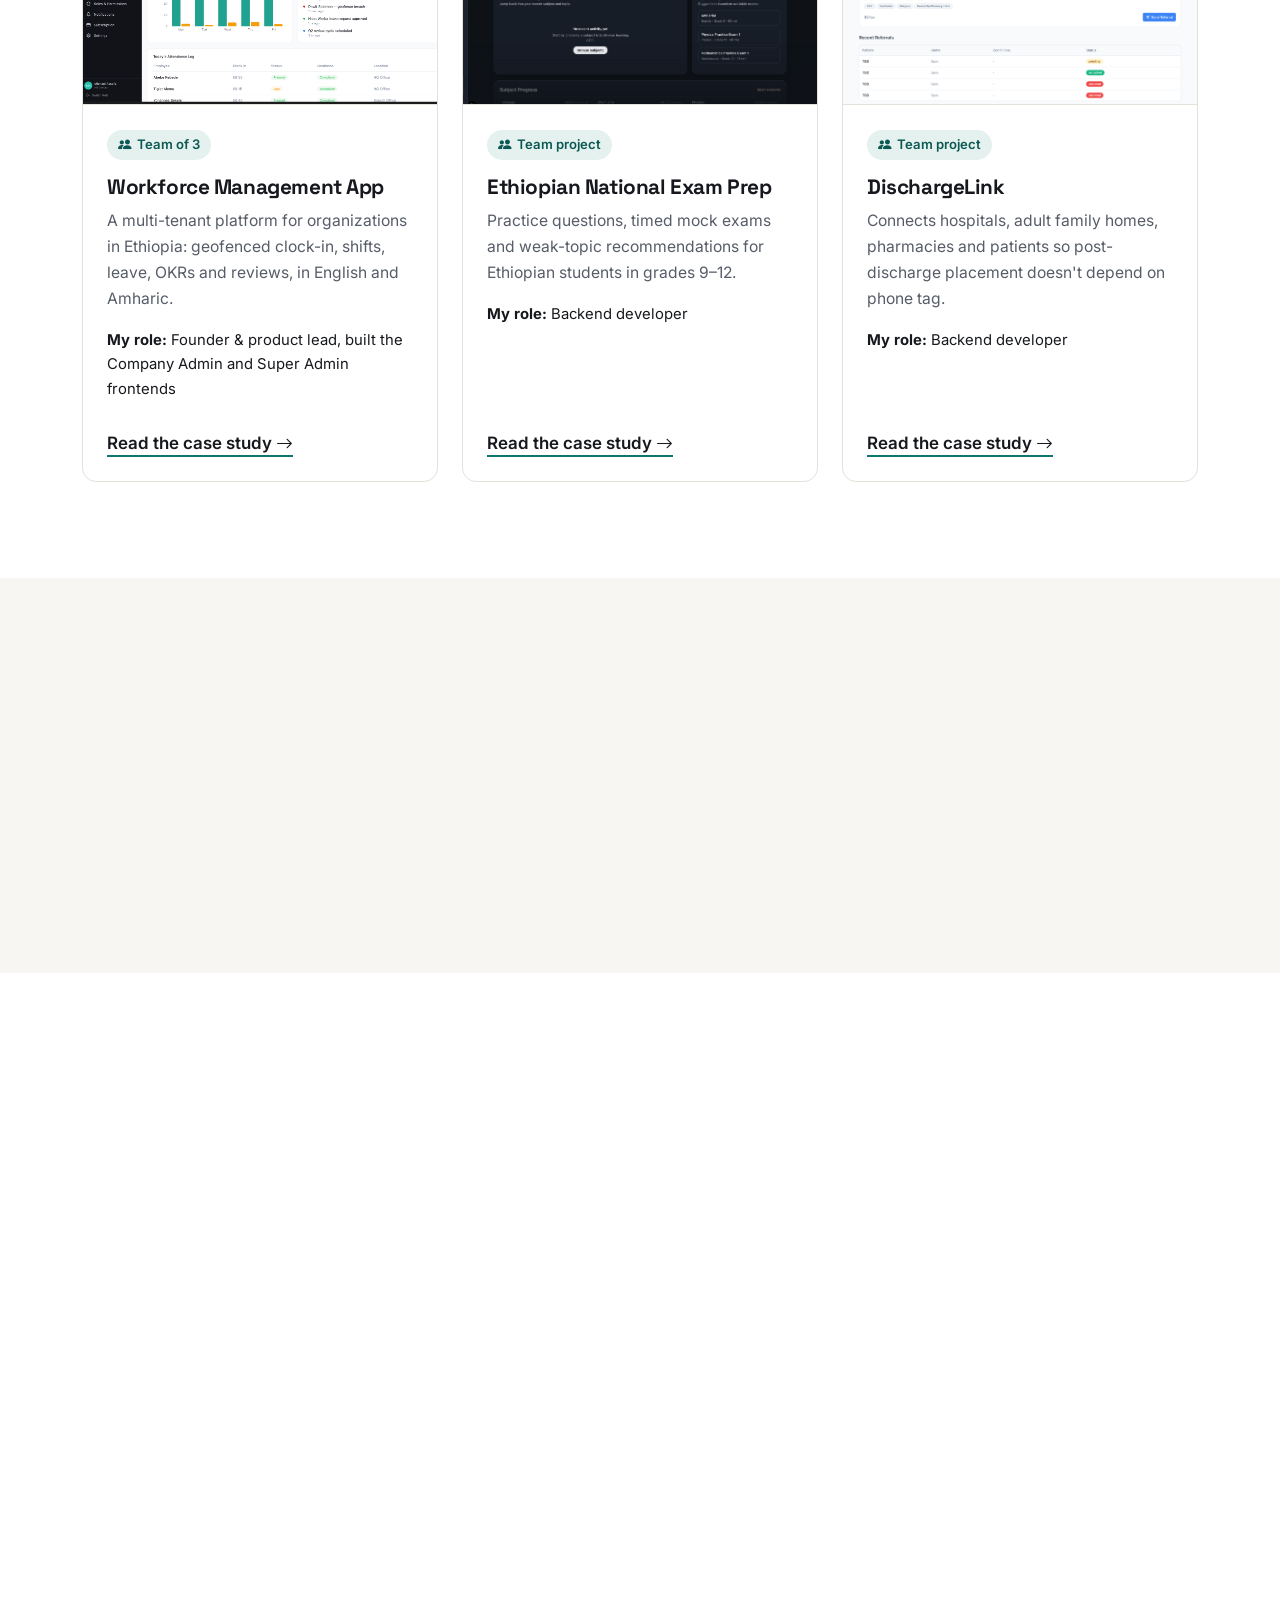
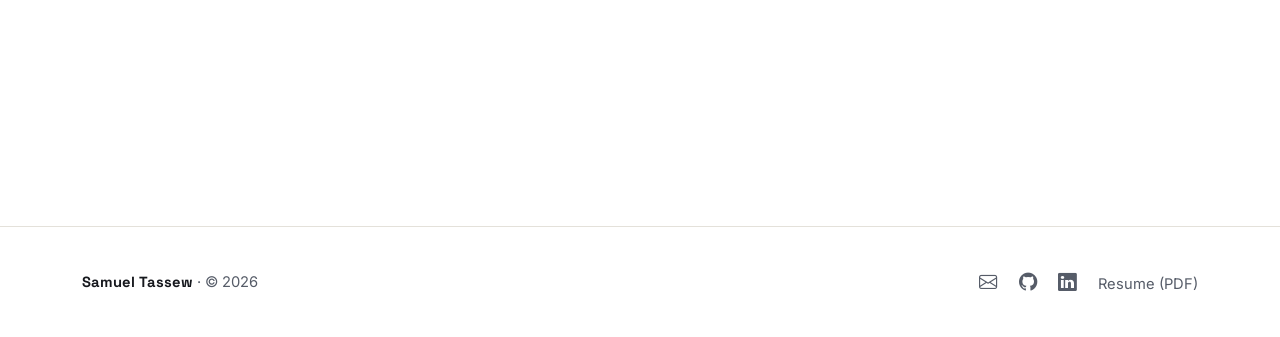
==== commit 984f4ddd: "Replace profile photo with professional headshot Co-Authored-By: Claude Opus 5.5 <noreply@anthropic." ====
--- a/index.html
+++ b/index.html
@@ -55,7 +55,7 @@
           </div>
           <div class="col-lg-5">
             <div class="hero-photo">
-              <img src="images/profile-web.jpg" alt="Portrait of Samuel Tassew" width="750" height="1000" />
+              <img src="images/profile-web.jpg" alt="Headshot of Samuel Tassew" width="1000" height="1000" />
             </div>
           </div>
         </div>
--- a/style.css
+++ b/style.css
@@ -215,7 +215,7 @@
   width: 100%;
   aspect-ratio: 4 / 5;
   object-fit: cover;
-  object-position: center 35%;
+  object-position: center 30%;
   border-radius: 24px;
   box-shadow: 0 20px 50px rgba(22, 24, 29, 0.15);
   background: var(--surface);
